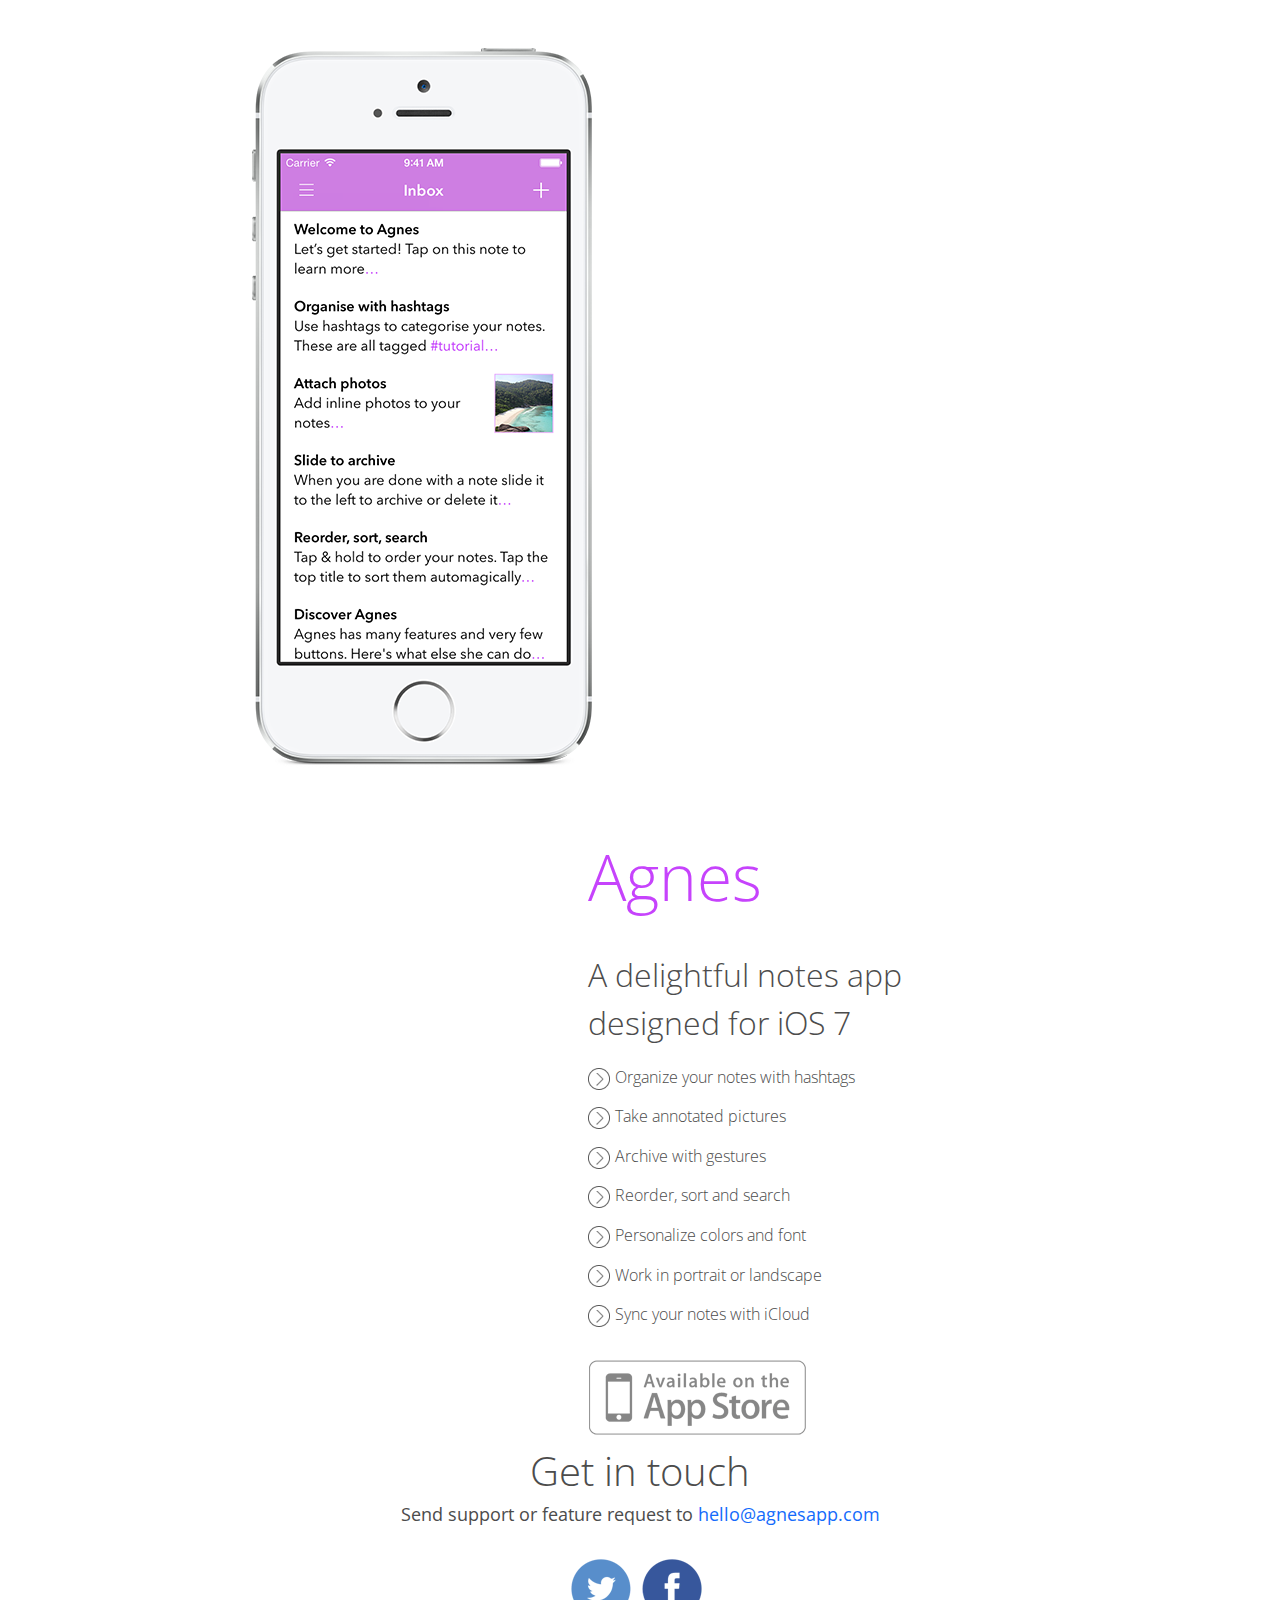
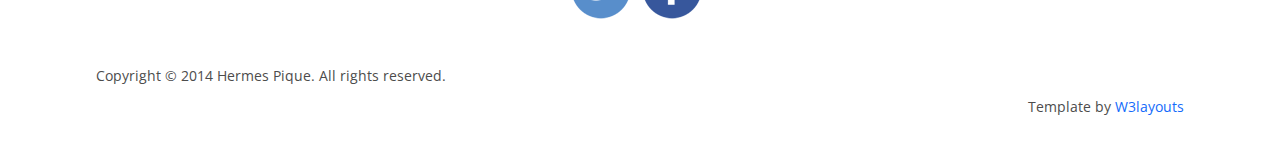
==== index.html @ e97e0c62 "Favicon" ====
<!--
Author: W3layouts
Author URL: http://w3layouts.com
License: Creative Commons Attribution 3.0 Unported
License URL: http://creativecommons.org/licenses/by/3.0/
-->
<!DOCTYPE HTML>
<html>
	<head>
		<title>Agnes</title>
		<link href="css/style.css" rel='stylesheet' type='text/css' />
		<link href="css/agnes.css" rel='stylesheet' type='text/css' />
		<meta name="viewport" content="width=device-width, initial-scale=1">
		<link rel="apple-touch-icon" sizes="57x57" href="apple-touch-icon-57x57.png">
		<link rel="apple-touch-icon" sizes="114x114" href="apple-touch-icon-114x114.png">
		<link rel="apple-touch-icon" sizes="72x72" href="apple-touch-icon-72x72.png">
		<link rel="apple-touch-icon" sizes="144x144" href="apple-touch-icon-144x144.png">
		<link rel="apple-touch-icon" sizes="60x60" href="apple-touch-icon-60x60.png">
		<link rel="apple-touch-icon" sizes="120x120" href="apple-touch-icon-120x120.png">
		<link rel="apple-touch-icon" sizes="76x76" href="apple-touch-icon-76x76.png">
		<link rel="apple-touch-icon" sizes="152x152" href="apple-touch-icon-152x152.png">
		<link rel="icon" type="image/png" href="favicon-196x196.png" sizes="196x196">
		<link rel="icon" type="image/png" href="favicon-160x160.png" sizes="160x160">
		<link rel="icon" type="image/png" href="favicon-96x96.png" sizes="96x96">
		<link rel="icon" type="image/png" href="favicon-16x16.png" sizes="16x16">
		<link rel="icon" type="image/png" href="favicon-32x32.png" sizes="32x32">
		<script type="application/x-javascript"> addEventListener("load", function() { setTimeout(hideURLbar, 0); }, false); function hideURLbar(){ window.scrollTo(0,1); } </script>
		</script>
		<!----webfonts---->
		<link href='http://fonts.googleapis.com/css?family=Open+Sans:400,300,600,700,800' rel='stylesheet' type='text/css'>
		<!----//webfonts---->
		<!--- start-tooltips------>
		<link rel="stylesheet" type="text/css" href="css/simptip-mini.css" media="screen,projection" />
		<!--- //End-tooltips------>
		<!---image-carsuals---->
	    <link href="css/owl.carousel.css" rel="stylesheet">
	    <link href="css/owl.theme.css" rel="stylesheet">
	    <script src="js/jquery.min.js"></script> 
   		<script src="js/owl.carousel.js"></script>
   		<script>
	    $(document).ready(function() {
	      $("#owl-demo").owlCarousel({
	      	navigation: true,
		    navigationText: [
		      "<i class='icon-chevron-left icon-white'></i>",
		      "<i class='icon-chevron-right icon-white'></i>"
		      ],
	        items :3,
	        slideSpeed :100,
	        lazyLoad : true,
	        autoPlay : true,
	      });
	    });
	    </script>
   		<!---//End-carsuals---->
   		<!-- Add fancyBox main JS and CSS files -->
		<script src="js/jquery.magnific-popup.js" type="text/javascript"></script>
		<link href="css/magnific-popup.css" rel="stylesheet" type="text/css">
				<script>
					$(document).ready(function() {
						$('.popup-with-zoom-anim').magnificPopup({
							type: 'inline',
							fixedContentPos: false,
							fixedBgPos: true,
							overflowY: 'auto',
							closeBtnInside: true,
							preloader: false,
							midClick: true,
							removalDelay: 300,
							mainClass: 'my-mfp-zoom-in'
					});
				});
				</script>
	<!-- //End fancyBox main JS and CSS files -->
	</head>
	<body>
		<!--- start-wrap---->
		<div class="wrap">
			<!---start-header---->
			<div class="header">
				<div class="header-left">
					<span> </span>
				</div>
				<div class="header-right">
					<p class="logo">Agnes</p>
					<p>A delightful notes app<br />designed for iOS 7</p>
					<ul class="fea-list">
						<li><a href="#"><span> </span>Organize your notes with hashtags</a></li>
						<li><a href="#"><span> </span>Take annotated pictures</a></li>
						<li><a href="#"><span> </span>Archive with gestures</a></li>
						<li><a href="#"><span> </span>Reorder, sort and search</a></li>
						<li><a href="#"><span> </span>Personalize colors and font</a></li>
						<li><a href="#"><span> </span>Work in portrait or landscape</a></li>
						<li><a href="#"><span> </span>Sync your notes with iCloud</a></li>
					</ul>
					<ul class="big-btns">
						<li><a class="iapps" href=""> </a></li>
						<div class="clear"> </div>
					</ul>
				</div>
				<div class="clear"> </div>
			</div>
			<!---End-header---->
			<!---start-content---->
			<div class="content">
				<!---start-stay-with----->
				<div class="stay-with">
					<div class="stay-with-head">
						<h3>Get in touch</h3>
						<p>Send support or feature request to <a href="mailto:hello@agnesapp.com">hello@agnesapp.com</a></p>
					</div>
					<div class="social-icons">
						<ul>
							<li><a class="twitter simptip-position-bottom simptip-movable" data-tooltip="Twitter" href="#"> </a></li>
							<li><a class="face simptip-position-bottom simptip-movable" data-tooltip="Facebook" href="#"> </a></li>
							<div class="clear"> </div>
						</ul>
					</div>
				</div>
				<!---End-stay-with----->
				<!---start-footer----->
				<div class="footer">
					<div class="footer-left">
						<p>Copyright &#169; 2014 Hermes Pique. All rights reserved.</p>
					</div>
					<div class="footer-right">
						<!----move-top-path---->
							<script type="text/javascript">
							$(document).ready(function() {
								$().UItoTop({ easingType: 'easeOutQuart' });
							});
							</script>
							<script type="text/javascript" src="js/move-top.js"></script>
							<script type="text/javascript" src="js/easing.js"></script>
							<script type="text/javascript">
								jQuery(document).ready(function($) {
									$(".scroll").click(function(event){		
										event.preventDefault();
										$('html,body').animate({scrollTop:$(this.hash).offset().top},1200);
									});
								});
							</script>
					   <!----move-top-path---->
			    <a href="#" id="toTop" style="display: block;"><span id="toTopHover" style="opacity: 1;"></span></a>
						<p>Template by <a href="http://w3layouts.com/">W3layouts</a></p>
					</div>
					<div class="clear"> </div>
				</div>
				<!---//End-footer----->
			</div>
			<!---End-content---->
		</div>
		<!--- //End-wrap---->
	</body>
</html>
---- css/style.css ----
/* reset */
html,body,div,span,applet,object,iframe,h1,h2,h3,h4,h5,h6,p,blockquote,pre,a,abbr,acronym,address,big,cite,code,del,dfn,em,img,ins,kbd,q,s,samp,small,strike,strong,sub,sup,tt,var,b,u,i,dl,dt,dd,ol,nav ul,nav li,fieldset,form,label,legend,table,caption,tbody,tfoot,thead,tr,th,td,article,aside,canvas,details,embed,figure,figcaption,footer,header,hgroup,menu,nav,output,ruby,section,summary,time,mark,audio,video{margin:0;padding:0;border:0;font-size:100%;font:inherit;vertical-align:baseline;}
article, aside, details, figcaption, figure,footer, header, hgroup, menu, nav, section {display: block;}
ol,ul{list-style:none;margin:0px;padding:0px;}
blockquote,q{quotes:none;}
blockquote:before,blockquote:after,q:before,q:after{content:'';content:none;}
table{border-collapse:collapse;border-spacing:0;}
/* start editing from here */
a{text-decoration:none;}
.txt-rt{text-align:right;}/* text align right */
.txt-lt{text-align:left;}/* text align left */
.txt-center{text-align:center;}/* text align center */
.float-rt{float:right;}/* float right */
.float-lt{float:left;}/* float left */
.clear{clear:both;}/* clear float */
.pos-relative{position:relative;}/* Position Relative */
.pos-absolute{position:absolute;}/* Position Absolute */
.vertical-base{	vertical-align:baseline;}/* vertical align baseline */
.vertical-top{	vertical-align:top;}/* vertical align top */
nav.vertical ul li{	display:block;}/* vertical menu */
nav.horizontal ul li{	display: inline-block;}/* horizontal menu */
img{max-width:100%;}
/*end reset*/
body{
	font-family: 'Open Sans', sans-serif;
	background:#FFF;
}
/*---start-wrap----*/
.wrap{
	width:70%;
	margin:0 auto;
}
/*---start-header----*/
.header {
	padding: 3em 0px 0px 0px;
	width: 80%;
	margin: 0 auto;
}
.header-left{
	float: left;
	width: 50%;
	text-align: center;
}
.header-left span{
	background:url(../images/device.png) no-repeat 0px 0px;
	display:inline-block;
	width:340px;
	height:720px;
}
.header-right p{
	font-size: 2em;
	color: #4C4C4C;
	font-weight: 300;
	line-height: 1.5em;
	margin: 0.8em 0 0.6em 0;
}
.header-right {
	float: right;
	width: 50%;
	padding: 3.5em 0px 0px 0px;
}
.fea-list li{
	display: block;
	margin-bottom: 0.99em;
}
.fea-list li a{
	font-size: 1em;
	font-weight: 300;
	color:#4C4C4C;
	transition:0.5s all;
	-webkit-transition:0.5s all;
	-moz-transition:0.5s all;
	-o-transition:0.5s all;
} 
.fea-list li a:hover{
	color:#146BFB;
}
.fea-list li a span{
	width: 22px;
	height:22px;
	background: url(../images/img-sprit.png) no-repeat -367px -9px;
	display: inline-block;
	vertical-align: middle;
	margin-right: 5px;
}
.big-btns li{
	display:inline-block;
}
.big-btns li a{
	width: 219px;
	height: 77px;
	display: inline-block;
	-webkit-transition: all 0.3s ease-in-out;
	-moz-transition: all 0.3s ease-in-out;
	-o-transition: all 0.3s ease-in-out;
	transition: all 0.3s ease-in-out;
	filter: alpha(opacity=50);
	opacity: 0.7;
}
.big-btns li a:hover{
	zoom: 1;
	filter: alpha(opacity=50);
	opacity:1;
	-webkit-transition: opacity .15s ease-in-out;
	-moz-transition: opacity .15s ease-in-out;
	-ms-transition: opacity .15s ease-in-out;
	-o-transition: opacity .15s ease-in-out;
	transition: opacity .15s ease-in-out;
}
.iapps{
	background: url(../images/img-sprit.png) no-repeat 0px -65px;
}
.gapps{
	background: url(../images/img-sprit.png) no-repeat -240px -65px;
}
.big-btns {
	margin-top: 2em;
}
/*----start-content----*/
.content{
	
}
.top-grid{
	width: 45%;
	float: left;
	margin-right: 8%;
	margin-bottom: 5%;
}
.top-grid:nth-child(2),.top-grid:nth-child(4){
	margin-right:0;
}
.top-grid-left {
	width: 13%;
	float: left;
	margin-top: 0.3em;
}
.top-grid-left span{
	width: 65px;
	height: 67px;
	display:inline-block;
}
.icon1 span{
	background: url(../images/img-sprit.png) no-repeat 4px 1px;
}
.icon2 span{
	background: url(../images/img-sprit.png) no-repeat -61px 1px;
}
.icon3 span{
	background: url(../images/img-sprit.png) no-repeat -126px 1px;
}
.icon4 span{
	background: url(../images/img-sprit.png) no-repeat -191px 1px;
}
.top-grid-right{
	width:84%;
	float:right;
}
.top-grid-right h2{
	font-size: 1.8em;
	color: #4C4C4C;
	font-weight: 300;
	line-height: 1.5em;
	margin: 0px 0px 0.4em 0;
	display: block;
	transition:0.5s all;
	-webkit-transition:0.5s all;
	-moz-transition:0.5s all;
	-o-transition:0.5s all;
}
.top-grid-right p{
	font-size: 1em;
	font-weight: 300;
	color: #4C4C4C;
	line-height:1.5em;
}
.content-top-grids {
	margin: 6em 0 2em 0;
}
/*---//start-divice-screens-----*/
.img-cursual {
	width: 78%;
	margin: 0 auto;
}
/*---//End-divice-screens-----*/
/*---start-panels----*/
.panels {
	margin-top: 6em;
}
.panel-left{
	float: left;
	width: 35%;
	margin-right: 2%;
}
.panel-left span{
	background:url(../images/dual-divice.png) no-repeat 0px 0px;
	width:380px;
	height:557px;
	display:block;
}
.panel-right{
	float: right;
	width: 63%;
	margin-top: 8em;
}
.panel-right h3{
	font-size: 2.5em;
	color: #4C4C4C;
	font-weight: 300;
	line-height: 1.5em;
	margin: 0.8em 0 0.3em 0;
}
.panel-right p{
	font-size: 1em;
	font-weight: 300;
	color: #4C4C4C;
	line-height: 1.8em;
	width: 79%;
}
/*---//End-panels----*/
/*---start-testimonials----*/
.testimonial-head{
	text-align:center;
}
.testimonial-head h4{
	font-size: 2.5em;
	color: #4C4C4C;
	font-weight: 300;
	line-height: 1.5em;
}
.testimonial-head p{
	font-size: 1.2em;
	color: #4C4C4C;
	line-height: 1.5em;
	margin: 0 auto;
}
.testimonial-grid{
	float:left;
	width:31.33%;
	margin-right:2%;
	text-align:center;
}
.testimonial-grid p{
	font-size: 1em;
	font-weight: 300;
	color: #303030;
	line-height: 1.5em;
	width: 90%;
	margin: 0.5em auto;
}
.testimonial-grid a{
	font-size: 1em;
	font-weight: 700;
	color: #4C4C4C;
	line-height: 1.8em;
	transition: 0.5s all;
	-webkit-transition: 0.5s all;
	-moz-transition: 0.5s all;
	-o-transition: 0.5s all;
}
.testimonial-grids {
	margin: 3em 0;
}
.testimonial-grid a:hover{
	color:#146BFB;
}
.testimonial-grid:nth-child(3){
	margin-right:0px;
}
/*---//End-testimonials----*/
/*---start-clients-sider-----*/
/*-----*/
.flexiselDemo3 {
	display:none;
}

.nbs-flexisel-container {
    position:relative;
    max-width:100%;
}
.nbs-flexisel-ul {
    position:relative;
    width:9999px;
    margin:0px;
    padding:0px;
    list-style-type:none;   
    text-align:center;  
}

.nbs-flexisel-inner {
    overflow: hidden;
	width: 79%;
	margin: 0 auto;
}
.nbs-flexisel-item {
    float:left;
    margin:0px;
    padding:0px;
    cursor:pointer;
    position:relative;
    line-height:0px;
    cursor:pointer;
}
.nbs-flexisel-item img {
    width: 100%;
    cursor: pointer;
    position: relative;
    margin-top: 10px;
    margin-bottom: 10px;
    max-width:100px;
    max-height:45px;
}
/*** Navigation ***/
.nbs-flexisel-nav-left,
.nbs-flexisel-nav-right {
    width: 22px;
    height: 22px; 
    position: absolute;
    cursor: pointer;
    z-index: 100;
    opacity: 0.5;
}

.nbs-flexisel-nav-left {
    left: 10px;
    background: url(../images/button-previous.png) no-repeat;
}

.nbs-flexisel-nav-right {
    right: 5px;
    background: url(../images/button-next.png) no-repeat;
}
/*---//clients-sider-----*/
/*---start-news-letter-header----*/
.news-letter{
	margin:5em 0;
}
.news-letter-header{
	text-align:center;
}
.news-letter-header h3 {
	font-size: 2.5em;
	color: #4C4C4C;
	font-weight: 300;
	line-height: 1.5em;
}
.news-letter-header p{
	font-size: 1.2em;
	color: #4C4C4C;
	line-height: 1.5em;
	margin: 0 auto;
}
.news-letter form{
	width:55%;
	margin: 2.5em auto;
}
.news-letter input[type="text"]{
	width:60%;
	padding:0.8em;
	border: 1px solid rgba(76, 76, 76, 0.45);
	font-size:1em;
	font-weight:300;
	outline:none;
	font-family: 'Open Sans', sans-serif;
	color:#4C4C4C;
	transition: border-color 0.3s;
	-o-transition: border-color 0.3s;
	-ms-transition: border-color 0.3s;
	-moz-transition: border-color 0.3s;
	-webkit-transition: border-color 0.3s;
}
.news-letter input[type="text"]:hover{
	border: 1px solid #5D75AE;
}
.news-letter input[type="submit"]{
	font-family: 'Open Sans', sans-serif;
	border: none;
	padding: 0.599em 2em;
	outline: none;
	background: #5D75AE;
	cursor: pointer;
	color: #FFF;
	font-size: 1.2em;
	font-weight: 700;
	transition: 0.5s all;
	-webkit-transition: 0.5s all;
	-moz-transition: 0.5s all;
	-o-transition: 0.5s all;
}
.news-letter input[type="submit"]:hover{
	background:#4C4C4C;
}
/*---start-pricing-plans----*/
.pricing-plans{
	margin:3em 0;
}
.pricing-plans-head{
	text-align:center;
}
.pricing-plans-head h3 {
	font-size: 2.5em;
	color: #4C4C4C;
	font-weight: 300;
	line-height: 1.5em;
}
.pricing-plans-head p{
	font-size: 1.2em;
	color: #4C4C4C;
	line-height: 1.5em;
	margin: 0 auto;
}
/*---start-pricing-tabels-----*/
.payment-online-form-left{
}
.payment-online-form-left h4{
	font-size: 1.8em;
	color: #222222;
	padding: 0.5em 0;	
	font-weight: 300;
}
.payment-online-form-left span{
	vertical-align: middle;
	margin-right: 5px;
}
.payment-online-form-left form{
	padding:0 3%;
}
.payment-online-form-left input[type="text"]{
	padding: 1em 1em;
	font-family: 'Open Sans', sans-serif;
	color: #9095AA;
	width: 42%;
	margin: 0.5em 0;
	border: 1px solid;
	outline: none;
	transition: border-color 0.3s;
	-o-transition: border-color 0.3s;
	-ms-transition: border-color 0.3s;
	-moz-transition: border-color 0.3s;
	-webkit-transition: border-color 0.3s;
	float: left;
	font-size: 0.9em;
	border-color: #EEE;
	font-weight: 300;
}
.payment-online-form-left input[type="text"]:hover{
	border-color:#3598DB;
}
.text-box-dark{
}
.text-box-light{
	position: relative;
}
.payment-online-form-left ul li:first-child input[type="text"]{
	margin-right: 5%;
}
.payment-online-form-left  input[type="text"]:active, .payment-online-form-left input[type="text"]:hover {
	border-color:#999 ;
	color:#5C75AE;
}
.shipping{
	width: 32px;
	height: 32px;
	display: inline-block;
	background: url(../images/img-sprit.png) no-repeat -231px -270px;
}
.payment{
	width: 32px;
	height: 32px;
	display: inline-block;
	background: url(../images/img-sprit.png) no-repeat -272px -270px;
}
.payment-date-section{
	background: url(../images/calender.png) no-repeat #fff 50%;
}
.payment-sendbtns{
	float:right;
	margin: 2em 0 3.5em;
}
.payment-sendbtns input[type="reset"]{
	background:#5C75AE;
	padding: 0.7em 1em;
	font-family: 'Open Sans', sans-serif;
	border: none;
	color: #FFF;
	cursor: pointer;
	font-size: 1.2em;
	display: block;
	-webkit-transition: all 0.5s ease-in-out;
	-moz-transition: all 0.5s ease-in-out;
	-o-transition: all 0.5s ease-in-out;
	transition: all 0.5s ease-in-out;
	outline:none;
}
.payment-sendbtns input[type="reset"]:hover{
	color:#FFF;
	background:#4C4C4C;
}
.payment-sendbtns input[type="submit"]{
	background:#4C4C4C;
	padding: 0.7em 1em;
	font-family: 'Open Sans', sans-serif;
	border: none;
	color: #fff;
	cursor: pointer;
	font-size: 1.2em;
	display: block;
	-webkit-transition: all 0.5s ease-in-out;
	-moz-transition: all 0.5s ease-in-out;
	-o-transition: all 0.5s ease-in-out;
	transition: all 0.5s ease-in-out;
	outline:none;
}
.payment-sendbtns input[type="submit"]:hover{
	color:#eee;
	background:#5C75AE;
}
.payment-sendbtns li{
	display:inline-block;
}
.payment-type li{
	display:inline-block;
}
.payment-online-form-right{
	background: #2B2937;
	-webkit-border-radius: 5px;
	-moz-border-radius: 5px;
	-o-border-radius: 5px;
	border-radius: 5px;
	border-bottom: 4px solid #1A1822;
}
/*---start-checkbox----*/
input[type=checkbox].css-checkbox1,input[type=checkbox].css-checkbox2{
	display: none;
}
input[type=checkbox].css-checkbox1 + label.css-label1 {
	height: 20px;
	width:21px;
	display: inline-block;
	line-height: 18px;
	background-repeat: no-repeat;
	background-position: 0 0;
	vertical-align: super;
	cursor: pointer;
	background: url(../images/img-sprit.png) no-repeat -314px -277px;
}
input[type=checkbox].css-checkbox1:checked + label.css-label1 {
	background: url(../images/img-sprit.png) no-repeat -335px -277px;
}
input[type=checkbox].css-checkbox2 + label.css-label2 {
	height: 20px;
	width: 23px;
	display: inline-block;
	line-height: 18px;
	background-repeat: no-repeat;
	background-position: -20px 0px;
	vertical-align: super;
	cursor: pointer;
	background: url(../images/img-sprit.png) no-repeat -335px -277px;
}
input[type=checkbox].css-checkbox2:checked + label.css-label2 {
	background: url(../images/img-sprit.png) no-repeat -314px -277px;
}
.visa{
	display: inline-block;
	width: 32px;
	height: 32px;
	background: url(../images/img-sprit.png) no-repeat -149px -270px;
}
.paypal{
	display: inline-block;
	width: 32px;
	height: 32px;
	background: url(../images/img-sprit.png) no-repeat -190px -270px;
}
.payment-online-form-right{
	float: right;
	width: 30%;
	background: #2B2937;
	-webkit-border-radius: 5px;
	-moz-border-radius: 5px;
	-o-border-radius: 5px;
	border-radius: 5px;
	border-bottom: 4px solid #1A1822;
	padding-bottom: 2em;
}
.payment-online-form-right a{
	-webkit-transition: all 0.5s ease-in-out;
	-moz-transition: all 0.5s ease-in-out;
	-o-transition: all 0.5s ease-in-out;
	transition: all 0.5s ease-in-out;
}
.payment-online-form-right a:hover{
	color:#1ABC9C;
}
.payment-online-form-right ul li{
	display:block;
	padding: 0.5em;
}
.payment-online-form-right ul li a{
	color:#9095AA;
}
.payment-online-form-right h4{
	color: #FFF;
	font-size: 1em;
	text-transform: uppercase;
	border-bottom: 1px solid rgba(144, 149, 170, 0.22);
	padding: 0.8em;
}
.payment-online-form-right ul {
	padding: 0px 1em;
}
.payment-online-form-right h5{
	color: #FFF;
	padding: 0.5em 0.8em 0.4em;
	font-size: 1em;
}
.payment-type {
	border-top: 1px solid rgba(144, 149, 170, 0.22);
	margin-top: 1.5em;
}
input[type=checkbox].css-checkbox3,input[type=checkbox].css-checkbox4,input[type=checkbox].css-checkbox5,input[type=checkbox].css-checkbox6{
	display: none;
}
input[type=checkbox].css-checkbox3 + label.css-label3 {
	height: 22px;
	width: 21px;
	display: inline-block;
	line-height: 18px;
	background-repeat: no-repeat;
	background-position: 0 -38px;
	vertical-align: middle;
	cursor: pointer;
	background-image: url(../images/filter-bg.png);
}
input[type=checkbox].css-checkbox3:checked + label.css-label3 {
	background-position: 0px 0px;
}
input[type=checkbox].css-checkbox4 + label.css-label4 {
	height: 22px;
	width: 21px;
	display: inline-block;
	line-height: 18px;
	background-repeat: no-repeat;
	background-position: 0 0px;
	vertical-align: middle;
	cursor: pointer;
	background-image: url(../images/filter-bg.png);
}
input[type=checkbox].css-checkbox4:checked + label.css-label4 {
	background-position: 0px -38px;
}
input[type=checkbox].css-checkbox5 + label.css-label5 {
	height: 22px;
	width: 21px;
	display: inline-block;
	line-height: 18px;
	background-repeat: no-repeat;
	background-position: 0 -38px;
	vertical-align: middle;
	cursor: pointer;
	background-image: url(../images/filter-bg.png);
}
input[type=checkbox].css-checkbox5:checked + label.css-label5 {
	background-position: 0px 0px;
}
input[type=checkbox].css-checkbox6 + label.css-label6 {
	height: 22px;
	width: 21px;
	display: inline-block;
	line-height: 18px;
	background-repeat: no-repeat;
	background-position: 0 0px;
	vertical-align: middle;
	cursor: pointer;
	background-image: url(../images/filter-bg.png);
}
input[type=checkbox].css-checkbox6:checked + label.css-label6 {
	background-position: 0px -38px;
}
/*-----*/
/*----*/
.pricing-grids {
	width: 80%;
	margin: 4em auto;
}
.pricing-text-grid{
	float: left;
	width: 38%;
	margin-right: 3%;
}
.pricing-text-grid {
	text-align:right;
}
.pricing-text-grid ul li{
	display: block;
	margin-bottom: 1.18em;
}
.pricing-text-grid ul li a{
	font-size: 1em;
	color: #4C4C4C;
	line-height: 1.5em;
	transition: 0.5s all;
	-webkit-transition: 0.5s all;
	-moz-transition: 0.5s all;
	-o-transition: 0.5s all;
}
.pricing-text-grid ul li a:hover{
	color:#146BFB;
}
.pricing-text-grid ul{
	margin-top: 3.7em;
}
.pricing-check-grid{
	float: left;
	width: 23%;
	margin-right: 3%;
	text-align: center;
	background: #F3F3F3;
}
.pricing-check-grid ul li a{
	padding: 0.5em;
	display: block;
	border-bottom: 1px solid rgba(197, 197, 197, 0.2);
	transition: 0.5s all;
	-webkit-transition: 0.5s all;
	-moz-transition: 0.5s all;
	-o-transition: 0.5s all;
}
.pricing-check-grid ul li a:hover{
	background:#F9F9F9;
}
.pricing-check-grid:nth-child(3){
	margin-right:0;
}
.pricing-check-grid-free h3{
	background: #858585;
	font-size: 1.2em;
	font-weight: 600;
	color: #FFF;
	padding: 0.7em 1em;
	text-align: center;
}
.pricing-check-grid-pre h3{
	background: #5C75AE;
	font-size: 1.2em;
	font-weight: 600;
	color: #FFF;
	padding: 0.7em 1em;
	text-align: center;
}
.rightone span{
	height:20px;
	width:20px;
	background: url(../images/img-sprit.png) no-repeat -316px -9px;
	display:inline-block;
}
.erroeone span{
	height: 20px;
	width: 20px;
	background: url(../images/img-sprit.png) no-repeat -336px -9px;
	display: inline-block;
}
.btn2{
	background: #5C75AE;
	font-size: 1.2em;
	font-weight: 600;
	color: #FFF;
	padding: 0.6em 1em;
	text-align: center;
	display: block;
	transition: 0.5s all;
	-webkit-transition: 0.5s all;
	-moz-transition: 0.5s all;
	-o-transition: 0.5s all;
}
.btn2:hover{
	background:#4C4C4C;
}
.freeprice,.Price{
	font-size:1.5em;
	font-weight:700;
	color:#4C4C4C;
}
.preprice{
	font-size:1.5em;
	font-weight:700;
	color:#FF2F4C;
}
/*----start-faq-----*/
.faq-grids {
	margin: 4em 0;
}
.faq-header{
	text-align:center;
}
.faq-header h3{
	font-size: 2.5em;
	color: #4C4C4C;
	font-weight: 300;
	line-height: 1.5em;
}
.faq-header p{
	font-size: 1.2em;
	color: #4C4C4C;
	line-height: 1.5em;
	margin: 0 auto;
}
.faq-grid-left{
	float:left;
	width: 50%;
}
.faq-grid-left-grid h4 a{
	color: #4C4C4C;
	font-size: 1em;
	font-weight: 700;
	transition: 0.5s all;
	-webkit-transition: 0.5s all;
	-moz-transition: 0.5s all;
	-o-transition: 0.5s all;
}
.faq-grid-left-grid h4 a:hover{
	color: #146BFB;
}
.faq-grid-left-grid p{
	font-size: 0.875em;
	color: #4C4C4C;
	line-height: 1.8em;
	margin: 0.5em auto 0.5em 0;
	width: 90%;
}
.faq-grid-left-grid {
	margin-bottom: 2em;
}
.faq-grid-right{
	margin-right:0;
}
/*---start-stay-with-us-----*/
.stay-with-head{
	text-align:center;
}
.stay-with-head h3{
	font-size: 2.5em;
	color: #4C4C4C;
	font-weight: 300;
	line-height: 1.5em;
}
.stay-with-head p{
	font-size: 1.1em;
	color: #4C4C4C;
	line-height: 1.5em;
	margin: 0 auto;
}
/*----*/
.social-icons ul li{
	display:inline-block;
	margin-right: 7px;
}
.social-icons ul li a{
	width:60px;
	height:60px;
	display:inline-block;
}
.twitter{
	background: url(../images/img-sprit.png) no-repeat -2px -194px;
}
.face{
	background: url(../images/img-sprit.png) no-repeat -82px -194px;
}
.linked-in{
	background: url(../images/img-sprit.png) no-repeat -162px -194px;
}
.social-icons{
	text-align:center;
	margin: 2em 0;
}
.stay-with-head p a{
	color:#146BFB;
	transition: 0.5s all;
	-webkit-transition: 0.5s all;
	-moz-transition: 0.5s all;
	-o-transition: 0.5s all;
}
.stay-with-head p a:hover{
	color:#4C4C4C;
}
/*---End-stay-with-us-----*/
/*---start-footer-left-----*/
.footer-left{
	float:left;
}
.footer {
	margin: 1.5em 0;
}
.footer-left p{
	font-size: 0.875em;
	color: #4C4C4C;
	line-height: 1.8em;
	margin: 0.5em auto 0.5em 0;
}
.footer-left ul li{
	border-right: 1px solid rgba(119, 119, 119, 0.32);
	padding: 0 0.5em;
	display:inline-block;
}
.footer-left ul li:nth-child(1){
	padding-left:0;
}
.footer-left ul li a{
	color:#146BFB;
	font-size:0.8em;
	transition: 0.5s all;
	-webkit-transition: 0.5s all;
	-moz-transition: 0.5s all;
	-o-transition: 0.5s all;
}
.footer-left ul li a:hover{
	color:#4C4C4C;
}
.footer-right{
	float:right;
}
/*----footer-right-----*/
.footer-right p{
	font-size: 0.875em;
	color: #4C4C4C;
	line-height: 1.8em;
	margin: 2.7em auto 0.5em 0;
}
.footer-right p a{
	color:#146BFB;
	transition: 0.5s all;
	-webkit-transition: 0.5s all;
	-moz-transition: 0.5s all;
	-o-transition: 0.5s all;
}
.footer-right p a:hover{
	color:#4C4C4C;
}
/*** move top **/
#toTop {
	display: none;
	text-decoration: none;
	position: fixed;
	bottom: 0px;
	right: 2%;
	overflow: hidden;
	width: 50px;
	height: 49px;
	border: none;
	text-indent: 100%;
	background: url(../images/img-sprit.png) no-repeat -259px 0px;
	bottom: 10px;
}
#toTopHover {
	width: 40px;
	height: 40px;
	display: block;
	overflow: hidden;
	float: right;
	opacity: 0;
	-moz-opacity: 0;
	filter: alpha(opacity=0);
}
#toTop:active, #toTop:focus {
	outline: none;
}
/*---//End-wrap-----*/
/*---start-responsive design----*/
@media only screen and (max-width: 1440px) and (min-width:1366px) {
	.wrap{
		width:75%;
	}
}
@media only screen and (max-width: 1366px) and (min-width:1280px) {
	.wrap{
		width:80%;
	}
	.header-right {
		width: 57%;
	}
	.top-grid {
		margin-right: 6%;
		margin-bottom: 4%;
	}
	.panel-right p {
		width: 97%;
	}
	.faq-grid-left-grid p {
		width: 100%;
	}
}
@media only screen and (max-width: 1280px) and (min-width:1024px) {
	.wrap{
		width:85%;
	}
	.header-right {
		width: 56%;
	}
	.top-grid {
		margin-right: 6%;
		margin-bottom: 4%;
	}
	.panel-right p {
		width: 97%;
	}
	.faq-grid-left-grid p {
		width: 100%;
	}
}
@media only screen and (max-width: 1024px) and (min-width:768px) {
	.wrap{
		width:90%;
	}
	.header-right {
		width: 51%;
		padding: 2.5em 0px 0px 0px;
	}
	.header-right p {
		font-size: 1.5em;
	}
	.top-grid-right {
		width: 80%;
	}
	.top-grid {
		margin-right: 6%;
		margin-bottom: 4%;
	}
	.panel-right p {
		width: 97%;
	}
	.faq-grid-left-grid p {
		width: 100%;
	}
	.panel-right {
		width: 55%;
	}
	.news-letter form {
		width: 57%;
	}
}
@media only screen and (max-width: 768px) and (min-width:640px) {
	.wrap{
		width:90%;
	}
	.header-right {
		width: 51%;
		padding: 2.5em 0px 0px 0px;
	}
	.header-right p {
		font-size: 1.5em;
	}
	.top-grid-left {
		width: 10%;
	}
	.top-grid-right {
		width: 88%;
	}
	.top-grid-right h2 a {
		font-size: 1.5em;
		margin: 0px 0px 0.2em 0;
	}
	.top-grid {
		margin-right:0%;
		margin-bottom:1.5%;
		width: 100%;
		float: none;
	}
	.panel-right p {
		width: 97%;
	}
	.faq-grid-left-grid p {
		width: 90%;
	}
	.panel-right {
		width: 100%;
		float: none;
		margin:0 0 1.5em 0; 
		text-align:center;
	}
	.news-letter form {
		width: 85%;
	}
	/*----*/
	.header-left {
		float: none;
		width: 100%;
		text-align: center;
	}
	.header-left span {
		background: url(../images/768divice.png) no-repeat 0px 0px;
		width: 200px;
		height:436px;
	}
	.header-right {
		float:none;
		width:100%;
		margin:1em 0;
		text-align:center;
		padding: 0em 0px 0px 0px;
	}
	.fea-list{
		display:none;
	}
	.logo{
		display:none;
	}
	.fea-list{
		text-align:left;
	}
	#toTop {
		right: 1%;
		bottom:30px;
	}
	.content-top-grids {
		margin: 2em 0 2em 0;
	}
	.panel-right h3 {
		margin:0;
	}
	.testimonial-grid {
		float: none;
		width: 100%;
		margin-right: 0%;
		text-align: center;
		margin-bottom:1em;
	}
	.testimonial-grids {
		margin: 1em 0;
	}
	.news-letter input[type="text"] {
		width: 64%;
	}
	.pricing-check-grid {
		width: 28%;
	}
	.pricing-grids {
		width: 100%;
	}
	.pricing-text-grid ul li {
		margin-bottom: 0.77em;
	}
	.panel-left {
		float: none;
		width: 100%;
		margin-right: 0%;
	}
	.panel-left span {
		background: url(../images/sdual-divice.png) no-repeat 0px 0px;
		width: 250px;
		height: 366px;
		display: block;
		margin:0 auto;
	}
}
@media only screen and (max-width: 640px) and (min-width:480px) {
	.wrap{
		width:90%;
	}
	.header-right {
		width: 51%;
		padding: 2.5em 0px 0px 0px;
	}
	.header-right p {
		font-size: 1.5em;
	}
	.top-grid-left {
		width: 10%;
	}
	.top-grid-right {
		width: 88%;
	}
	.top-grid-right h2 a {
		font-size: 1.5em;
		margin: 0px 0px 0.2em 0;
	}
	.top-grid {
		margin-right:0%;
		margin-bottom:1.5%;
		width: 100%;
		float: none;
	}
	.panel-right p {
		width: 97%;
	}
	.faq-grid-left-grid p {
		width: 90%;
	}
	.panel-right {
		width: 100%;
		float: none;
		margin:0 0 1.5em 0; 
		text-align:center;
	}
	.news-letter form {
		width: 85%;
	}
	/*----*/
	.header-left {
		float: none;
		width: 100%;
		text-align: center;
	}
	.header-left span {
		background: url(../images/768divice.png) no-repeat 0px 0px;
		width: 200px;
		height:436px;
	}
	.header-right {
		float:none;
		width:100%;
		margin:1em 0;
		text-align:center;
		padding: 0em 0px 0px 0px;
	}
	.fea-list{
		display:none;
	}
	.logo{
		display:none;
	}
	.fea-list{
		text-align:left;
	}
	#toTop {
		right: 1%;
		bottom:30px;
	}
	.content-top-grids {
		margin: 2em 0 2em 0;
	}
	.panel-right h3 {
		margin:0;
	}
	.testimonial-grid {
		float: none;
		width: 100%;
		margin-right: 0%;
		text-align: center;
		margin-bottom:1em;
	}
	.testimonial-grids {
		margin: 1em 0;
	}
	.news-letter input[type="text"] {
		width: 55%;
	}
	.pricing-check-grid {
		width: 28%;
	}
	.pricing-grids {
		width: 100%;
	}
	.pricing-text-grid ul li {
		margin-bottom: 0.77em;
	}
	.pricing-text-grid ul li a {
		font-size: 0.875em;
	}
	.faq-grid-left-grid {
		margin-bottom: 1.5em;
		margin-right:2em;
	}
	.faq-grid-left-grid:nth-child(2),.faq-grid-left-grid:nth-child(4),.faq-grid-left-grid:nth-child(6),.faq-grid-left-grid:nth-child(8){
		margin-right:0;
	} 
}
@media only screen and (max-width:480px) and (min-width:320px) {
	.wrap{
		width:90%;
	}
	.wrap input[type="text"],.wrap input[type="submit"],.wrap input[type="button"]{
		-webkit-appearance:none;
	}
	.header-right {
		width: 51%;
		padding: 2.5em 0px 0px 0px;
	}
	.header-right p {
		font-size: 1.5em;
		margin: 0.1em 0 0.2em 0;
	}
	.top-grid-left {
		width: 100%;
		float:none;
		text-align:center;
	}
	.top-grid-right {
		width:100%;
	}
	.top-grid-right h2 a {
		font-size: 1.5em;
		margin: 0px 0px 0.2em 0;
	}
	.top-grid {
		margin-right:0%;
		margin-bottom:1.5%;
		width: 100%;
		float: none;
		text-align:center;
	}
	.panel-right p {
		width: 97%;
	}
	.faq-grid-left-grid p {
		width: 100;
	}
	.panel-right {
		width: 100%;
		float: none;
		margin:0 0 1.5em 0; 
		text-align:center;
	}
	.news-letter form {
		width: 85%;
	}
	/*----*/
	.header-left {
		float: none;
		width: 100%;
		text-align: center;
	}
	.header-left span {
		background: url(../images/sdivice.png) no-repeat 0px 0px;
		width: 120px;
		height:261px;
	}
	.header-right {
		float:none;
		width:100%;
		margin:1em 0;
		text-align:center;
		padding: 0em 0px 0px 0px;
	}
	.fea-list{
		display:none;
	}
	.logo{
		display:none;
	}
	.fea-list{
		text-align:left;
	}
	#toTop {
		right: 1%;
		bottom:30px;
	}
	.content-top-grids {
		margin: 2em 0 2em 0;
	}
	.panel-right h3 {
		margin:0;
	}
	.testimonial-grid {
		float: none;
		width: 100%;
		margin-right: 0%;
		text-align: center;
		margin-bottom:1em;
	}
	.testimonial-grids {
		margin: 1em 0;
	}
	.news-letter input[type="text"] {
		width: 53%;
	}
	.pricing-check-grid {
		width: 28%;
	}
	.pricing-grids {
		width: 100%;
	}
	.pricing-text-grid ul li {
		margin-bottom: 1.4em;
		height: 21px;
		overflow: hidden;
	}
	.pricing-text-grid ul li a {
		font-size: 0.875em;
	}
	.faq-grid-left-grid {
		margin-bottom: 1.5em;
		margin-right:0em;
	}
	.faq-grid-left-grid:nth-child(2),.faq-grid-left-grid:nth-child(4),.faq-grid-left-grid:nth-child(6),.faq-grid-left-grid:nth-child(8){
		margin-right:0;
	} 
	.big-btns li a {
		width: 120px;
		height:41px;
	}
	.iapps {
		background: url(../images/img-sprit.png) no-repeat -1px -147px;
	}
	.gapps {
		background: url(../images/img-sprit.png) no-repeat -132px -147px;
	}
	.header {
		padding: 2em 0px 0px 0px;
	}
	.big-btns {
		margin-top: 1em;
	}
	.news-letter input[type="submit"] {
		padding: 0.599em 1em;
	}
	.panel-right h3,.testimonial-head h4,.news-letter-header h3{
		font-size: 2em;
	}
	.pricing-check-grid-free h3,.pricing-check-grid-pre h3,.btn2{
		font-size: 0.9em;
	}
	.pricing-text-grid ul {
		margin-top: 2.7em;
	}
	.news-letter {
		margin: 2em 0;
	}
	.faq-grid-left {
		width: 100%;
		margin-right:0;
	}
	.footer-left {
		float: none;
		text-align:center;
	}
	.footer-right {
		float: none;
		text-align:center;
	}
}
@media only screen and (max-width:320px) and (min-width:240px) {
	.wrap{
		width:90%;
	}
	.wrap input[type="text"],.wrap input[type="submit"],.wrap input[type="button"]{
		-webkit-appearance:none;
	}
	.header-right {
		width: 51%;
		padding: 2.5em 0px 0px 0px;
	}
	.header-right p {
		font-size: 1em;
		margin: 0.1em 0 0.2em 0;
	}
	.top-grid-left {
		width: 100%;
		float:none;
		text-align:center;
	}
	.top-grid-right {
		width:100%;
	}
	.top-grid-right h2 a {
		font-size: 1.5em;
		margin: 0px 0px 0.2em 0;
	}
	.top-grid {
		margin-right:0%;
		margin-bottom:1.5%;
		width: 100%;
		float: none;
		text-align:center;
	}
	.panel-right p {
		width: 97%;
	}
	.faq-grid-left-grid p {
		width: 100%;
	}
	.panel-right {
		width: 100%;
		float: none;
		margin:0 0 1.5em 0; 
		text-align:center;
	}
	.news-letter form {
		width:100%;
	}
	/*----*/
	.header-left {
		float: none;
		width: 100%;
		text-align: center;
	}
	.header-left span {
		background: url(../images/sdivice.png) no-repeat 0px 0px;
		width: 120px;
		height:261px;
	}
	.header-right {
		float:none;
		width:100%;
		margin:1em 0;
		text-align:center;
		padding: 0em 0px 0px 0px;
	}
	.fea-list{
		display:none;
	}
	.logo{
		display:none;
	}
	.fea-list{
		text-align:left;
	}
	#toTop {
		right: 1%;
		bottom: 10px;
	}
	.content-top-grids {
		margin: 2em 0 2em 0;
	}
	.panel-right h3 {
		margin:0;
	}
	.testimonial-grid {
		float: none;
		width: 100%;
		margin-right: 0%;
		text-align: center;
		margin-bottom:1em;
	}
	.testimonial-grids {
		margin: 1em 0;
	}
	.news-letter input[type="text"] {
		width: 46%;
	}
	.pricing-check-grid {
		width: 59%;
	}
	.pricing-grids {
		width: 100%;
		margin: 1em auto;
	}
	.pricing-text-grid ul li {
		margin-bottom: 1.4em;
		height: 21px;
		overflow: hidden;
	}
	.pricing-text-grid ul li a {
		font-size: 0.875em;
	}
	.faq-grid-left-grid {
		margin-bottom: 1.5em;
		margin-right:0em;
	}
	.faq-grid-left-grid:nth-child(2),.faq-grid-left-grid:nth-child(4),.faq-grid-left-grid:nth-child(6),.faq-grid-left-grid:nth-child(8){
		margin-right:0;
	} 
	.big-btns li a {
		width: 120px;
		height:41px;
	}
	.iapps {
		background: url(../images/img-sprit.png) no-repeat -1px -147px;
	}
	.gapps {
		background: url(../images/img-sprit.png) no-repeat -132px -147px;
	}
	.header {
		padding: 1.22em 0px 0px 0px;
	}
	.big-btns {
		margin-top: 1em;
	}
	.news-letter input[type="submit"] {
		padding: 0.599em 0.5em;
	}
	.panel-right h3,.testimonial-head h4,.news-letter-header h3{
		font-size: 1.5em;
	}
	.pricing-check-grid-free h3,.pricing-check-grid-pre h3,.btn2{
		font-size: 0.9em;
	}
	.pricing-text-grid ul {
		margin-top: 2.7em;
	}
	.news-letter {
		margin: 2em 0;
	}
	.faq-grid-left {
		width: 100%;
		margin-right:0;
	}
	.footer-left {
		float: none;
		text-align:center;
	}
	.footer-right {
		float: none;
		text-align:center;
	}
	.header {
		width:100%;
	}
	.panels {
		margin-top: 1em;
	}
	.pricing-plans-head h3 {
		font-size: 1.5em;
	}
	.pricing-plans-head p,.faq-header p{
		font-size: 0.875em;
	}
	.pricing-check-grid:nth-child(2){
		display:none;
	}
	.faq-header h3 {
		font-size: 1.5em;
	}
	.faq-grids {
		margin: 1em 0;
	}
	.faq-grid-left-grid h4 a {
		font-size: 0.875em;
	}
	.faq-grid-left-grid p {
		font-size: 0.8em;
	}
	.stay-with-head h3 {
		font-size: 1.5em;
	}
	.stay-with-head p {
		font-size:0.875em;
	}
	.social-icons {
		margin: 1em 0 0 0;
	}
	.footer {
		margin: 0em 0 1em 0;
	}
	.news-letter-header p ,.top-grid-right p,.panel-right p,.testimonial-head p,.testimonial-grid p{
		font-size:0.875em;
		width:100%;
	}
	.pricing-plans {
		margin: 1em 0;
	}
}
---- css/agnes.css ----
.header-right p.logo 
{
	font-size: 4em;
	color: #C643FC;
	margin: 0;
}
---- css/simptip-mini.css ----
/* SimpTip 
// a simple CSS tooltip that has been made by Sass 
// source: https://github.com/arashmanteghi/simptip/
// ducoment: http://arashm.net/lab/simptip/
// by @ArashManteghi - http://arashm.net */
[data-tooltip]{position:relative;display:inline-block}[data-tooltip]:before,[data-tooltip]:after{position:absolute;visibility:hidden;opacity:0;z-index:999999}[data-tooltip]:before{content:'';position:absolute;border-width:6px;border-style:solid;border-color:transparent}[data-tooltip]:after{height:22px;padding:11px 11px 0;font-size:13px;line-height:11px;content:attr(data-tooltip);white-space:nowrap}[data-tooltip].simptip-position-top:before{border-top-color:''smartphone/css}[data-tooltip].simptip-position-top:after{background-color:''smartphone/css;color:#ecf0f1}[data-tooltip].simptip-position-bottom:before{border-bottom-color:#383838}[data-tooltip].simptip-position-bottom:after{background-color:rgba(50, 50, 50, 0.84);color:#ecf0f1;border-radius: 0.5em;-webkit-border-radius: 0.5em;-moz-border-radius: 0.5em;-o-border-radius: 0.5em;}[data-tooltip].simptip-position-left:before{border-left-color:#323232}[data-tooltip].simptip-position-left:after{background-color:#323232;color:#ecf0f1}[data-tooltip].simptip-position-right:before{border-right-color:#323232}[data-tooltip].simptip-position-right:after{background-color:#323232;color:#ecf0f1}[data-tooltip].simptip-position-top.half-arrow:before{border-right:7px solid #323232}[data-tooltip].simptip-position-bottom.half-arrow:before{border-right:7px solid #323232}[data-tooltip]:hover,[data-tooltip]:focus{background-color:transparent}[data-tooltip]:hover:before,[data-tooltip]:hover:after,[data-tooltip]:focus:before,[data-tooltip]:focus:after{visibility:visible;opacity:1}.simptip-position-right.simptip-movable:before,.simptip-position-right.simptip-movable:after,.simptip-position-left.simptip-movable:before,.simptip-position-left.simptip-movable:after,.simptip-position-top.simptip-movable:before,.simptip-position-top.simptip-movable:after,.simptip-position-bottom.simptip-movable:before,.simptip-position-bottom.simptip-movable:after{-webkit-transition:all .1s linear;-moz-transition:all .1s linear;-o-transition:all .1s linear;-ms-transition:all .1s linear;transition:all .1s linear}.simptip-position-right:before,.simptip-position-right:after,.simptip-position-left:before,.simptip-position-left:after{bottom:33%}.simptip-position-right:before,.simptip-position-left:before{margin-bottom:-5px}.simptip-position-right:after,.simptip-position-left:after{margin-bottom:-14.66667px}.simptip-position-right.half-arrow:before,.simptip-position-left.half-arrow:before{bottom:16px;border-style:none;border-top:7px solid transparent}.simptip-position-right.simptip-multiline:before,.simptip-position-right.simptip-multiline:after,.simptip-position-left.simptip-multiline:before,.simptip-position-left.simptip-multiline:after{bottom:-50%}.simptip-position-right.simptip-multiline:before,.simptip-position-left.simptip-multiline:before{margin-bottom:15px}.simptip-position-right:before,.simptip-position-right:after{left:100%}.simptip-position-right:before{margin-left:-2px}.simptip-position-right:after{margin-left:10px}.simptip-position-right.simptip-movable:before{margin-left:-10px}.simptip-position-right.simptip-movable:after{margin-left:2px}.simptip-position-right.simptip-movable:hover:before,.simptip-position-right.simptip-movable:hover:after{-webkit-transform:translateX(10px);-moz-transform:translateX(10px);-ms-transform:translateX(10px);-o-transform:translateX(10px);transform:translateX(10px)}.simptip-position-right.simptip-movable.half-arrow:before{margin-left:-5px}.simptip-position-right.half-arrow:before{margin-left:3px;border-right:7px solid #323232}.simptip-position-left:before,.simptip-position-left:after{right:100%}.simptip-position-left:before{margin-right:-2px}.simptip-position-left:after{margin-right:10px}.simptip-position-left.simptip-movable:before{margin-right:-10px}.simptip-position-left.simptip-movable:after{margin-right:2px}.simptip-position-left.simptip-movable:hover:before,.simptip-position-left.simptip-movable:hover:after{-webkit-transform:translateX(-10px);-moz-transform:translateX(-10px);-ms-transform:translateX(-10px);-o-transform:translateX(-10px);transform:translateX(-10px)}.simptip-position-left.simptip-movable.half-arrow:before{margin-right:-5px}.simptip-position-left.half-arrow:before{margin-right:3px;border-left:7px solid #323232}.simptip-position-bottom:before,.simptip-position-bottom:after,.simptip-position-top:before,.simptip-position-top:after{left:31%}.simptip-position-bottom:after,.simptip-position-top:after{margin-left:-33px}.simptip-position-bottom.half-arrow:before,.simptip-position-top.half-arrow:before{border-style:none;border-right:7px solid #323232}.simptip-position-bottom:before,.simptip-position-bottom:after{top:100%}.simptip-position-bottom:before{margin-top:-5px}.simptip-position-bottom:after{margin-top:7px}.simptip-position-bottom.simptip-movable:before{margin-top:-15px}.simptip-position-bottom.simptip-movable:after{margin-top:-3px}.simptip-position-bottom.simptip-movable:hover:before,.simptip-position-bottom.simptip-movable:hover:after{-webkit-transform:translateY(10px);-moz-transform:translateY(10px);-ms-transform:translateY(10px);-o-transform:translateY(10px);transform:translateY(10px)}.simptip-position-bottom.simptip-movable.half-arrow:before{margin-top:-10px}.simptip-position-bottom.half-arrow:before{margin-top:0;border-top:7px solid transparent}.simptip-position-top:before,.simptip-position-top:after{bottom:100%}.simptip-position-top:before{margin-bottom:-5px}.simptip-position-top:after{margin-bottom:7px}.simptip-position-top.simptip-movable:before{margin-bottom:-15px}.simptip-position-top.simptip-movable:after{margin-bottom:-3px}.simptip-position-top.simptip-movable:hover:before,.simptip-position-top.simptip-movable:hover:after{-webkit-transform:translateY(-10px);-moz-transform:translateY(-10px);-ms-transform:translateY(-10px);-o-transform:translateY(-10px);transform:translateY(-10px)}.simptip-position-top.simptip-movable.half-arrow:before{margin-bottom:-10px}.simptip-position-top.half-arrow:before{margin-bottom:0;border-bottom:7px solid transparent}.simptip-smooth:after{-moz-border-radius:4px;-webkit-border-radius:4px;-ms-border-radius:4px;-o-border-radius:4px;border-radius:4px}.simptip-fade:before,.simptip-fade:after{-webkit-transition:opacity .2s linear,visibility .2s linear;-moz-transition:opacity .2s linear,visibility .2s linear;-ms-transition:opacity .2s linear,visibility .2s linear;-o-transition:opacity .2s linear,visibility .2s linear;transition:opacity .2s linear,visibility .2s linear}.simptip-multiline:after{height:auto;width:150px;padding:11px;line-height:19px;white-space:normal;text-align:left}.simptip-success.simptip-position-top:before{border-top-color:#62c462}.simptip-success.simptip-position-top:after{background-color:#62c462;color:#ecf0f1}.simptip-success.simptip-position-bottom:before{border-bottom-color:#62c462}.simptip-success.simptip-position-bottom:after{background-color:#62c462;color:#ecf0f1}.simptip-success.simptip-position-left:before{border-left-color:#62c462}.simptip-success.simptip-position-left:after{background-color:#62c462;color:#ecf0f1}.simptip-success.simptip-position-right:before{border-right-color:#62c462}.simptip-success.simptip-position-right:after{background-color:#62c462;color:#ecf0f1}.simptip-success.simptip-position-top.half-arrow:before{border-right:7px solid #62c462}.simptip-success.simptip-position-bottom.half-arrow:before{border-right:7px solid #62c462}.simptip-info.simptip-position-top:before{border-top-color:#5bc0de}.simptip-info.simptip-position-top:after{background-color:#5bc0de;color:#ecf0f1}.simptip-info.simptip-position-bottom:before{border-bottom-color:#5bc0de}.simptip-info.simptip-position-bottom:after{background-color:#5bc0de;color:#ecf0f1}.simptip-info.simptip-position-left:before{border-left-color:#5bc0de}.simptip-info.simptip-position-left:after{background-color:#5bc0de;color:#ecf0f1}.simptip-info.simptip-position-right:before{border-right-color:#5bc0de}.simptip-info.simptip-position-right:after{background-color:#5bc0de;color:#ecf0f1}.simptip-info.simptip-position-top.half-arrow:before{border-right:7px solid #5bc0de}.simptip-info.simptip-position-bottom.half-arrow:before{border-right:7px solid #5bc0de}.simptip-danger.simptip-position-top:before{border-top-color:#e74c3c}.simptip-danger.simptip-position-top:after{background-color:#e74c3c;color:#ecf0f1}.simptip-danger.simptip-position-bottom:before{border-bottom-color:#e74c3c}.simptip-danger.simptip-position-bottom:after{background-color:#e74c3c;color:#ecf0f1}.simptip-danger.simptip-position-left:before{border-left-color:#e74c3c}.simptip-danger.simptip-position-left:after{background-color:#e74c3c;color:#ecf0f1}.simptip-danger.simptip-position-right:before{border-right-color:#e74c3c}.simptip-danger.simptip-position-right:after{background-color:#e74c3c;color:#ecf0f1}.simptip-danger.simptip-position-top.half-arrow:before{border-right:7px solid #e74c3c}.simptip-danger.simptip-position-bottom.half-arrow:before{border-right:7px solid #e74c3c}.simptip-warning.simptip-position-top:before{border-top-color:#e67e22}.simptip-warning.simptip-position-top:after{background-color:#e67e22;color:#ecf0f1}.simptip-warning.simptip-position-bottom:before{border-bottom-color:#e67e22}.simptip-warning.simptip-position-bottom:after{background-color:#e67e22;color:#ecf0f1}.simptip-warning.simptip-position-left:before{border-left-color:#e67e22}.simptip-warning.simptip-position-left:after{background-color:#e67e22;color:#ecf0f1}.simptip-warning.simptip-position-right:before{border-right-color:#e67e22}.simptip-warning.simptip-position-right:after{background-color:#e67e22;color:#ecf0f1}.simptip-warning.simptip-position-top.half-arrow:before{border-right:7px solid #e67e22}.simptip-warning.simptip-position-bottom.half-arrow:before{border-right:7px solid #e67e22}
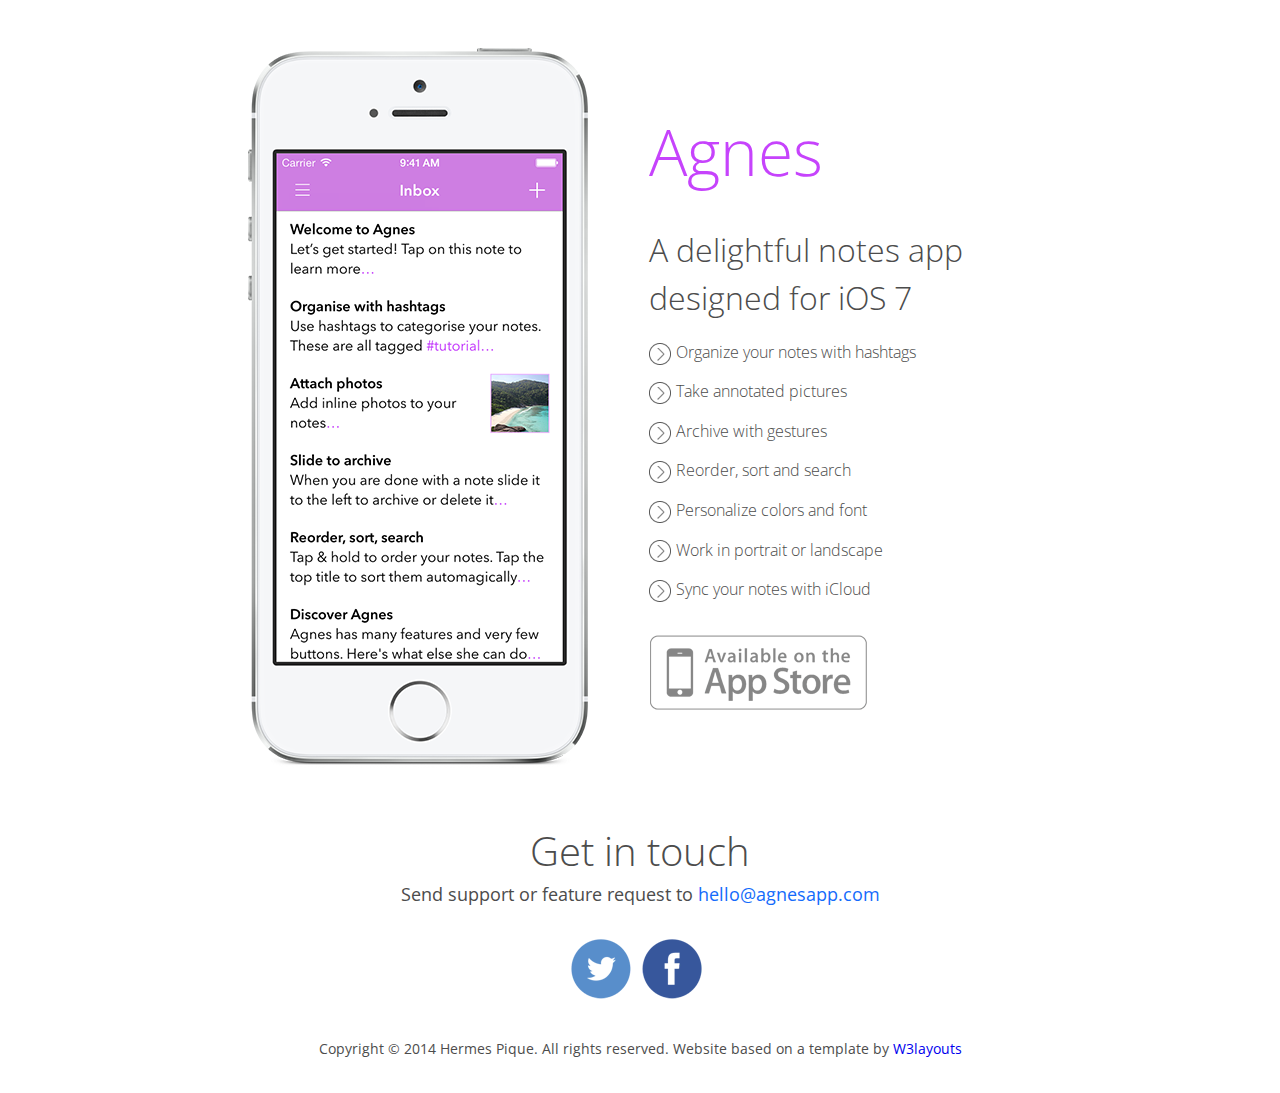
==== commit 3b655142: "Fixes" ====
--- a/index.html
+++ b/index.html
@@ -121,7 +121,7 @@
 				<!---start-footer----->
 				<div class="footer">
 					<div class="footer-left">
-						<p>Copyright &#169; 2014 Hermes Pique. All rights reserved.</p>
+						<p>Copyright &#169; 2014 Hermes Pique. All rights reserved. Website based on a template by <a href="http://w3layouts.com/">W3layouts</a></p>
 					</div>
 					<div class="footer-right">
 						<!----move-top-path---->
@@ -142,7 +142,6 @@
 							</script>
 					   <!----move-top-path---->
 			    <a href="#" id="toTop" style="display: block;"><span id="toTopHover" style="opacity: 1;"></span></a>
-						<p>Template by <a href="http://w3layouts.com/">W3layouts</a></p>
 					</div>
 					<div class="clear"> </div>
 				</div>
--- a/css/style.css
+++ b/css/style.css
@@ -38,7 +38,7 @@
 }
 .header-left{
 	float: left;
-	width: 50%;
+	width: 49%;
 	text-align: center;
 }
 .header-left span{
@@ -56,7 +56,7 @@
 }
 .header-right {
 	float: right;
-	width: 50%;
+	width: 49%;
 	padding: 3.5em 0px 0px 0px;
 }
 .fea-list li{
@@ -118,7 +118,7 @@
 }
 /*----start-content----*/
 .content{
-	
+	margin-top: 3em;
 }
 .top-grid{
 	width: 45%;
@@ -217,56 +217,7 @@
 	width: 79%;
 }
 /*---//End-panels----*/
-/*---start-testimonials----*/
-.testimonial-head{
-	text-align:center;
-}
-.testimonial-head h4{
-	font-size: 2.5em;
-	color: #4C4C4C;
-	font-weight: 300;
-	line-height: 1.5em;
-}
-.testimonial-head p{
-	font-size: 1.2em;
-	color: #4C4C4C;
-	line-height: 1.5em;
-	margin: 0 auto;
-}
-.testimonial-grid{
-	float:left;
-	width:31.33%;
-	margin-right:2%;
-	text-align:center;
-}
-.testimonial-grid p{
-	font-size: 1em;
-	font-weight: 300;
-	color: #303030;
-	line-height: 1.5em;
-	width: 90%;
-	margin: 0.5em auto;
-}
-.testimonial-grid a{
-	font-size: 1em;
-	font-weight: 700;
-	color: #4C4C4C;
-	line-height: 1.8em;
-	transition: 0.5s all;
-	-webkit-transition: 0.5s all;
-	-moz-transition: 0.5s all;
-	-o-transition: 0.5s all;
-}
-.testimonial-grids {
-	margin: 3em 0;
-}
-.testimonial-grid a:hover{
-	color:#146BFB;
-}
-.testimonial-grid:nth-child(3){
-	margin-right:0px;
-}
-/*---//End-testimonials----*/
+/
 /*---start-clients-sider-----*/
 /*-----*/
 .flexiselDemo3 {
@@ -330,203 +281,10 @@
     background: url(../images/button-next.png) no-repeat;
 }
 /*---//clients-sider-----*/
-/*---start-news-letter-header----*/
-.news-letter{
-	margin:5em 0;
-}
-.news-letter-header{
-	text-align:center;
-}
-.news-letter-header h3 {
-	font-size: 2.5em;
-	color: #4C4C4C;
-	font-weight: 300;
-	line-height: 1.5em;
-}
-.news-letter-header p{
-	font-size: 1.2em;
-	color: #4C4C4C;
-	line-height: 1.5em;
-	margin: 0 auto;
-}
-.news-letter form{
-	width:55%;
-	margin: 2.5em auto;
-}
-.news-letter input[type="text"]{
-	width:60%;
-	padding:0.8em;
-	border: 1px solid rgba(76, 76, 76, 0.45);
-	font-size:1em;
-	font-weight:300;
-	outline:none;
-	font-family: 'Open Sans', sans-serif;
-	color:#4C4C4C;
-	transition: border-color 0.3s;
-	-o-transition: border-color 0.3s;
-	-ms-transition: border-color 0.3s;
-	-moz-transition: border-color 0.3s;
-	-webkit-transition: border-color 0.3s;
-}
-.news-letter input[type="text"]:hover{
-	border: 1px solid #5D75AE;
-}
-.news-letter input[type="submit"]{
-	font-family: 'Open Sans', sans-serif;
-	border: none;
-	padding: 0.599em 2em;
-	outline: none;
-	background: #5D75AE;
-	cursor: pointer;
-	color: #FFF;
-	font-size: 1.2em;
-	font-weight: 700;
-	transition: 0.5s all;
-	-webkit-transition: 0.5s all;
-	-moz-transition: 0.5s all;
-	-o-transition: 0.5s all;
-}
-.news-letter input[type="submit"]:hover{
-	background:#4C4C4C;
-}
-/*---start-pricing-plans----*/
-.pricing-plans{
-	margin:3em 0;
-}
-.pricing-plans-head{
-	text-align:center;
-}
-.pricing-plans-head h3 {
-	font-size: 2.5em;
-	color: #4C4C4C;
-	font-weight: 300;
-	line-height: 1.5em;
-}
-.pricing-plans-head p{
-	font-size: 1.2em;
-	color: #4C4C4C;
-	line-height: 1.5em;
-	margin: 0 auto;
-}
-/*---start-pricing-tabels-----*/
-.payment-online-form-left{
-}
-.payment-online-form-left h4{
-	font-size: 1.8em;
-	color: #222222;
-	padding: 0.5em 0;	
-	font-weight: 300;
-}
-.payment-online-form-left span{
-	vertical-align: middle;
-	margin-right: 5px;
-}
-.payment-online-form-left form{
-	padding:0 3%;
-}
-.payment-online-form-left input[type="text"]{
-	padding: 1em 1em;
-	font-family: 'Open Sans', sans-serif;
-	color: #9095AA;
-	width: 42%;
-	margin: 0.5em 0;
-	border: 1px solid;
-	outline: none;
-	transition: border-color 0.3s;
-	-o-transition: border-color 0.3s;
-	-ms-transition: border-color 0.3s;
-	-moz-transition: border-color 0.3s;
-	-webkit-transition: border-color 0.3s;
-	float: left;
-	font-size: 0.9em;
-	border-color: #EEE;
-	font-weight: 300;
-}
-.payment-online-form-left input[type="text"]:hover{
-	border-color:#3598DB;
-}
 .text-box-dark{
 }
 .text-box-light{
 	position: relative;
-}
-.payment-online-form-left ul li:first-child input[type="text"]{
-	margin-right: 5%;
-}
-.payment-online-form-left  input[type="text"]:active, .payment-online-form-left input[type="text"]:hover {
-	border-color:#999 ;
-	color:#5C75AE;
-}
-.shipping{
-	width: 32px;
-	height: 32px;
-	display: inline-block;
-	background: url(../images/img-sprit.png) no-repeat -231px -270px;
-}
-.payment{
-	width: 32px;
-	height: 32px;
-	display: inline-block;
-	background: url(../images/img-sprit.png) no-repeat -272px -270px;
-}
-.payment-date-section{
-	background: url(../images/calender.png) no-repeat #fff 50%;
-}
-.payment-sendbtns{
-	float:right;
-	margin: 2em 0 3.5em;
-}
-.payment-sendbtns input[type="reset"]{
-	background:#5C75AE;
-	padding: 0.7em 1em;
-	font-family: 'Open Sans', sans-serif;
-	border: none;
-	color: #FFF;
-	cursor: pointer;
-	font-size: 1.2em;
-	display: block;
-	-webkit-transition: all 0.5s ease-in-out;
-	-moz-transition: all 0.5s ease-in-out;
-	-o-transition: all 0.5s ease-in-out;
-	transition: all 0.5s ease-in-out;
-	outline:none;
-}
-.payment-sendbtns input[type="reset"]:hover{
-	color:#FFF;
-	background:#4C4C4C;
-}
-.payment-sendbtns input[type="submit"]{
-	background:#4C4C4C;
-	padding: 0.7em 1em;
-	font-family: 'Open Sans', sans-serif;
-	border: none;
-	color: #fff;
-	cursor: pointer;
-	font-size: 1.2em;
-	display: block;
-	-webkit-transition: all 0.5s ease-in-out;
-	-moz-transition: all 0.5s ease-in-out;
-	-o-transition: all 0.5s ease-in-out;
-	transition: all 0.5s ease-in-out;
-	outline:none;
-}
-.payment-sendbtns input[type="submit"]:hover{
-	color:#eee;
-	background:#5C75AE;
-}
-.payment-sendbtns li{
-	display:inline-block;
-}
-.payment-type li{
-	display:inline-block;
-}
-.payment-online-form-right{
-	background: #2B2937;
-	-webkit-border-radius: 5px;
-	-moz-border-radius: 5px;
-	-o-border-radius: 5px;
-	border-radius: 5px;
-	border-bottom: 4px solid #1A1822;
 }
 /*---start-checkbox----*/
 input[type=checkbox].css-checkbox1,input[type=checkbox].css-checkbox2{
@@ -560,64 +318,6 @@
 input[type=checkbox].css-checkbox2:checked + label.css-label2 {
 	background: url(../images/img-sprit.png) no-repeat -314px -277px;
 }
-.visa{
-	display: inline-block;
-	width: 32px;
-	height: 32px;
-	background: url(../images/img-sprit.png) no-repeat -149px -270px;
-}
-.paypal{
-	display: inline-block;
-	width: 32px;
-	height: 32px;
-	background: url(../images/img-sprit.png) no-repeat -190px -270px;
-}
-.payment-online-form-right{
-	float: right;
-	width: 30%;
-	background: #2B2937;
-	-webkit-border-radius: 5px;
-	-moz-border-radius: 5px;
-	-o-border-radius: 5px;
-	border-radius: 5px;
-	border-bottom: 4px solid #1A1822;
-	padding-bottom: 2em;
-}
-.payment-online-form-right a{
-	-webkit-transition: all 0.5s ease-in-out;
-	-moz-transition: all 0.5s ease-in-out;
-	-o-transition: all 0.5s ease-in-out;
-	transition: all 0.5s ease-in-out;
-}
-.payment-online-form-right a:hover{
-	color:#1ABC9C;
-}
-.payment-online-form-right ul li{
-	display:block;
-	padding: 0.5em;
-}
-.payment-online-form-right ul li a{
-	color:#9095AA;
-}
-.payment-online-form-right h4{
-	color: #FFF;
-	font-size: 1em;
-	text-transform: uppercase;
-	border-bottom: 1px solid rgba(144, 149, 170, 0.22);
-	padding: 0.8em;
-}
-.payment-online-form-right ul {
-	padding: 0px 1em;
-}
-.payment-online-form-right h5{
-	color: #FFF;
-	padding: 0.5em 0.8em 0.4em;
-	font-size: 1em;
-}
-.payment-type {
-	border-top: 1px solid rgba(144, 149, 170, 0.22);
-	margin-top: 1.5em;
-}
 input[type=checkbox].css-checkbox3,input[type=checkbox].css-checkbox4,input[type=checkbox].css-checkbox5,input[type=checkbox].css-checkbox6{
 	display: none;
 }
@@ -679,75 +379,6 @@
 }
 /*-----*/
 /*----*/
-.pricing-grids {
-	width: 80%;
-	margin: 4em auto;
-}
-.pricing-text-grid{
-	float: left;
-	width: 38%;
-	margin-right: 3%;
-}
-.pricing-text-grid {
-	text-align:right;
-}
-.pricing-text-grid ul li{
-	display: block;
-	margin-bottom: 1.18em;
-}
-.pricing-text-grid ul li a{
-	font-size: 1em;
-	color: #4C4C4C;
-	line-height: 1.5em;
-	transition: 0.5s all;
-	-webkit-transition: 0.5s all;
-	-moz-transition: 0.5s all;
-	-o-transition: 0.5s all;
-}
-.pricing-text-grid ul li a:hover{
-	color:#146BFB;
-}
-.pricing-text-grid ul{
-	margin-top: 3.7em;
-}
-.pricing-check-grid{
-	float: left;
-	width: 23%;
-	margin-right: 3%;
-	text-align: center;
-	background: #F3F3F3;
-}
-.pricing-check-grid ul li a{
-	padding: 0.5em;
-	display: block;
-	border-bottom: 1px solid rgba(197, 197, 197, 0.2);
-	transition: 0.5s all;
-	-webkit-transition: 0.5s all;
-	-moz-transition: 0.5s all;
-	-o-transition: 0.5s all;
-}
-.pricing-check-grid ul li a:hover{
-	background:#F9F9F9;
-}
-.pricing-check-grid:nth-child(3){
-	margin-right:0;
-}
-.pricing-check-grid-free h3{
-	background: #858585;
-	font-size: 1.2em;
-	font-weight: 600;
-	color: #FFF;
-	padding: 0.7em 1em;
-	text-align: center;
-}
-.pricing-check-grid-pre h3{
-	background: #5C75AE;
-	font-size: 1.2em;
-	font-weight: 600;
-	color: #FFF;
-	padding: 0.7em 1em;
-	text-align: center;
-}
 .rightone span{
 	height:20px;
 	width:20px;
@@ -886,7 +517,8 @@
 /*---End-stay-with-us-----*/
 /*---start-footer-left-----*/
 .footer-left{
-	float:left;
+	float:none;
+	text-align: center;
 }
 .footer {
 	margin: 1.5em 0;
@@ -975,9 +607,6 @@
 	.wrap{
 		width:80%;
 	}
-	.header-right {
-		width: 57%;
-	}
 	.top-grid {
 		margin-right: 6%;
 		margin-bottom: 4%;
@@ -993,9 +622,6 @@
 	.wrap{
 		width:85%;
 	}
-	.header-right {
-		width: 56%;
-	}
 	.top-grid {
 		margin-right: 6%;
 		margin-bottom: 4%;
@@ -1012,11 +638,15 @@
 		width:90%;
 	}
 	.header-right {
-		width: 51%;
-		padding: 2.5em 0px 0px 0px;
+		padding: 0.5em 0px 0px 0px;
 	}
 	.header-right p {
 		font-size: 1.5em;
+	}
+	.header-left span {
+		background: url(../images/device-1024w.png) no-repeat 0px 0px;
+		width: 280px;
+		height: 593px;
 	}
 	.top-grid-right {
 		width: 80%;
@@ -1034,9 +664,6 @@
 	.panel-right {
 		width: 55%;
 	}
-	.news-letter form {
-		width: 57%;
-	}
 }
 @media only screen and (max-width: 768px) and (min-width:640px) {
 	.wrap{
@@ -1077,9 +704,6 @@
 		margin:0 0 1.5em 0; 
 		text-align:center;
 	}
-	.news-letter form {
-		width: 85%;
-	}
 	/*----*/
 	.header-left {
 		float: none;
@@ -1087,9 +711,9 @@
 		text-align: center;
 	}
 	.header-left span {
-		background: url(../images/768divice.png) no-repeat 0px 0px;
+		background: url(../images/device-768w.png) no-repeat 0px 0px;
 		width: 200px;
-		height:436px;
+		height:424px;
 	}
 	.header-right {
 		float:none;
@@ -1116,28 +740,6 @@
 	}
 	.panel-right h3 {
 		margin:0;
-	}
-	.testimonial-grid {
-		float: none;
-		width: 100%;
-		margin-right: 0%;
-		text-align: center;
-		margin-bottom:1em;
-	}
-	.testimonial-grids {
-		margin: 1em 0;
-	}
-	.news-letter input[type="text"] {
-		width: 64%;
-	}
-	.pricing-check-grid {
-		width: 28%;
-	}
-	.pricing-grids {
-		width: 100%;
-	}
-	.pricing-text-grid ul li {
-		margin-bottom: 0.77em;
 	}
 	.panel-left {
 		float: none;
@@ -1191,9 +793,6 @@
 		margin:0 0 1.5em 0; 
 		text-align:center;
 	}
-	.news-letter form {
-		width: 85%;
-	}
 	/*----*/
 	.header-left {
 		float: none;
@@ -1201,7 +800,7 @@
 		text-align: center;
 	}
 	.header-left span {
-		background: url(../images/768divice.png) no-repeat 0px 0px;
+		background: url(../images/device-768w.png) no-repeat 0px 0px;
 		width: 200px;
 		height:436px;
 	}
@@ -1231,31 +830,6 @@
 	.panel-right h3 {
 		margin:0;
 	}
-	.testimonial-grid {
-		float: none;
-		width: 100%;
-		margin-right: 0%;
-		text-align: center;
-		margin-bottom:1em;
-	}
-	.testimonial-grids {
-		margin: 1em 0;
-	}
-	.news-letter input[type="text"] {
-		width: 55%;
-	}
-	.pricing-check-grid {
-		width: 28%;
-	}
-	.pricing-grids {
-		width: 100%;
-	}
-	.pricing-text-grid ul li {
-		margin-bottom: 0.77em;
-	}
-	.pricing-text-grid ul li a {
-		font-size: 0.875em;
-	}
 	.faq-grid-left-grid {
 		margin-bottom: 1.5em;
 		margin-right:2em;
@@ -1310,9 +884,6 @@
 		margin:0 0 1.5em 0; 
 		text-align:center;
 	}
-	.news-letter form {
-		width: 85%;
-	}
 	/*----*/
 	.header-left {
 		float: none;
@@ -1320,9 +891,9 @@
 		text-align: center;
 	}
 	.header-left span {
-		background: url(../images/sdivice.png) no-repeat 0px 0px;
-		width: 120px;
-		height:261px;
+		background: url(../images/icon152x152.png) no-repeat 0px 0px;
+		width: 152px;
+		height: 152px;
 	}
 	.header-right {
 		float:none;
@@ -1350,32 +921,116 @@
 	.panel-right h3 {
 		margin:0;
 	}
-	.testimonial-grid {
-		float: none;
-		width: 100%;
-		margin-right: 0%;
+	.faq-grid-left-grid {
+		margin-bottom: 1.5em;
+		margin-right:0em;
+	}
+	.faq-grid-left-grid:nth-child(2),.faq-grid-left-grid:nth-child(4),.faq-grid-left-grid:nth-child(6),.faq-grid-left-grid:nth-child(8){
+		margin-right:0;
+	} 
+	.header {
+		padding: 2em 0px 0px 0px;
+	}
+	.big-btns {
+		margin-top: 1em;
+	}
+	.panel-right h3,.testimonial-head h4,.news-letter-header h3{
+		font-size: 2em;
+	}
+	.btn2{
+		font-size: 0.9em;
+	}
+	.faq-grid-left {
+		width: 100%;
+		margin-right:0;
+	}
+	.footer-right {
+		float: none;
+		text-align:center;
+	}
+}
+@media only screen and (max-width:320px) and (min-width:240px) {
+	.wrap{
+		width:90%;
+	}
+	.wrap input[type="text"],.wrap input[type="submit"],.wrap input[type="button"]{
+		-webkit-appearance:none;
+	}
+	.header-right {
+		width: 51%;
+		padding: 2.5em 0px 0px 0px;
+	}
+	.header-right p {
+		font-size: 1em;
+		margin: 0.1em 0 0.2em 0;
+	}
+	.top-grid-left {
+		width: 100%;
+		float:none;
+		text-align:center;
+	}
+	.top-grid-right {
+		width:100%;
+	}
+	.top-grid-right h2 a {
+		font-size: 1.5em;
+		margin: 0px 0px 0.2em 0;
+	}
+	.top-grid {
+		margin-right:0%;
+		margin-bottom:1.5%;
+		width: 100%;
+		float: none;
+		text-align:center;
+	}
+	.panel-right p {
+		width: 97%;
+	}
+	.faq-grid-left-grid p {
+		width: 100%;
+	}
+	.panel-right {
+		width: 100%;
+		float: none;
+		margin:0 0 1.5em 0; 
+		text-align:center;
+	}
+	/*----*/
+	.header-left {
+		float: none;
+		width: 100%;
 		text-align: center;
-		margin-bottom:1em;
-	}
-	.testimonial-grids {
-		margin: 1em 0;
-	}
-	.news-letter input[type="text"] {
-		width: 53%;
-	}
-	.pricing-check-grid {
-		width: 28%;
-	}
-	.pricing-grids {
-		width: 100%;
-	}
-	.pricing-text-grid ul li {
-		margin-bottom: 1.4em;
-		height: 21px;
-		overflow: hidden;
-	}
-	.pricing-text-grid ul li a {
-		font-size: 0.875em;
+	}
+	.header-left span {
+		background: url(../images/icon152x152.png) no-repeat 0px 0px;
+		width: 152px;
+		height: 152px;
+	}
+	.header-right {
+		float:none;
+		width:100%;
+		margin:1em 0;
+		text-align:center;
+		padding: 0em 0px 0px 0px;
+	}
+	.fea-list{
+		display:none;
+	}
+	.logo{
+		display:none;
+	}
+	.fea-list{
+		text-align:left;
+	}
+	#toTop {
+		right: 1%;
+		bottom: 10px;
+	}
+	.content-top-grids {
+		margin: 2em 0 2em 0;
+	}
+	.panel-right h3 {
+		margin:0;
 	}
 	.faq-grid-left-grid {
 		margin-bottom: 1.5em;
@@ -1395,198 +1050,20 @@
 		background: url(../images/img-sprit.png) no-repeat -132px -147px;
 	}
 	.header {
-		padding: 2em 0px 0px 0px;
+		padding: 1.22em 0px 0px 0px;
 	}
 	.big-btns {
 		margin-top: 1em;
 	}
-	.news-letter input[type="submit"] {
-		padding: 0.599em 1em;
-	}
-	.panel-right h3,.testimonial-head h4,.news-letter-header h3{
-		font-size: 2em;
-	}
-	.pricing-check-grid-free h3,.pricing-check-grid-pre h3,.btn2{
-		font-size: 0.9em;
-	}
-	.pricing-text-grid ul {
-		margin-top: 2.7em;
-	}
-	.news-letter {
-		margin: 2em 0;
-	}
-	.faq-grid-left {
-		width: 100%;
-		margin-right:0;
-	}
-	.footer-left {
-		float: none;
-		text-align:center;
-	}
-	.footer-right {
-		float: none;
-		text-align:center;
-	}
-}
-@media only screen and (max-width:320px) and (min-width:240px) {
-	.wrap{
-		width:90%;
-	}
-	.wrap input[type="text"],.wrap input[type="submit"],.wrap input[type="button"]{
-		-webkit-appearance:none;
-	}
-	.header-right {
-		width: 51%;
-		padding: 2.5em 0px 0px 0px;
-	}
-	.header-right p {
-		font-size: 1em;
-		margin: 0.1em 0 0.2em 0;
-	}
-	.top-grid-left {
-		width: 100%;
-		float:none;
-		text-align:center;
-	}
-	.top-grid-right {
-		width:100%;
-	}
-	.top-grid-right h2 a {
-		font-size: 1.5em;
-		margin: 0px 0px 0.2em 0;
-	}
-	.top-grid {
-		margin-right:0%;
-		margin-bottom:1.5%;
-		width: 100%;
-		float: none;
-		text-align:center;
-	}
-	.panel-right p {
-		width: 97%;
-	}
-	.faq-grid-left-grid p {
-		width: 100%;
-	}
-	.panel-right {
-		width: 100%;
-		float: none;
-		margin:0 0 1.5em 0; 
-		text-align:center;
-	}
-	.news-letter form {
-		width:100%;
-	}
-	/*----*/
-	.header-left {
-		float: none;
-		width: 100%;
-		text-align: center;
-	}
-	.header-left span {
-		background: url(../images/sdivice.png) no-repeat 0px 0px;
-		width: 120px;
-		height:261px;
-	}
-	.header-right {
-		float:none;
-		width:100%;
-		margin:1em 0;
-		text-align:center;
-		padding: 0em 0px 0px 0px;
-	}
-	.fea-list{
-		display:none;
-	}
-	.logo{
-		display:none;
-	}
-	.fea-list{
-		text-align:left;
-	}
-	#toTop {
-		right: 1%;
-		bottom: 10px;
-	}
-	.content-top-grids {
-		margin: 2em 0 2em 0;
-	}
-	.panel-right h3 {
-		margin:0;
-	}
-	.testimonial-grid {
-		float: none;
-		width: 100%;
-		margin-right: 0%;
-		text-align: center;
-		margin-bottom:1em;
-	}
-	.testimonial-grids {
-		margin: 1em 0;
-	}
-	.news-letter input[type="text"] {
-		width: 46%;
-	}
-	.pricing-check-grid {
-		width: 59%;
-	}
-	.pricing-grids {
-		width: 100%;
-		margin: 1em auto;
-	}
-	.pricing-text-grid ul li {
-		margin-bottom: 1.4em;
-		height: 21px;
-		overflow: hidden;
-	}
-	.pricing-text-grid ul li a {
-		font-size: 0.875em;
-	}
-	.faq-grid-left-grid {
-		margin-bottom: 1.5em;
-		margin-right:0em;
-	}
-	.faq-grid-left-grid:nth-child(2),.faq-grid-left-grid:nth-child(4),.faq-grid-left-grid:nth-child(6),.faq-grid-left-grid:nth-child(8){
-		margin-right:0;
-	} 
-	.big-btns li a {
-		width: 120px;
-		height:41px;
-	}
-	.iapps {
-		background: url(../images/img-sprit.png) no-repeat -1px -147px;
-	}
-	.gapps {
-		background: url(../images/img-sprit.png) no-repeat -132px -147px;
-	}
-	.header {
-		padding: 1.22em 0px 0px 0px;
-	}
-	.big-btns {
-		margin-top: 1em;
-	}
-	.news-letter input[type="submit"] {
-		padding: 0.599em 0.5em;
-	}
 	.panel-right h3,.testimonial-head h4,.news-letter-header h3{
 		font-size: 1.5em;
 	}
-	.pricing-check-grid-free h3,.pricing-check-grid-pre h3,.btn2{
+	.btn2{
 		font-size: 0.9em;
 	}
-	.pricing-text-grid ul {
-		margin-top: 2.7em;
-	}
-	.news-letter {
-		margin: 2em 0;
-	}
 	.faq-grid-left {
 		width: 100%;
 		margin-right:0;
-	}
-	.footer-left {
-		float: none;
-		text-align:center;
 	}
 	.footer-right {
 		float: none;
@@ -1598,14 +1075,8 @@
 	.panels {
 		margin-top: 1em;
 	}
-	.pricing-plans-head h3 {
-		font-size: 1.5em;
-	}
-	.pricing-plans-head p,.faq-header p{
+	.faq-header p{
 		font-size: 0.875em;
-	}
-	.pricing-check-grid:nth-child(2){
-		display:none;
 	}
 	.faq-header h3 {
 		font-size: 1.5em;
@@ -1635,7 +1106,4 @@
 		font-size:0.875em;
 		width:100%;
 	}
-	.pricing-plans {
-		margin: 1em 0;
-	}
 }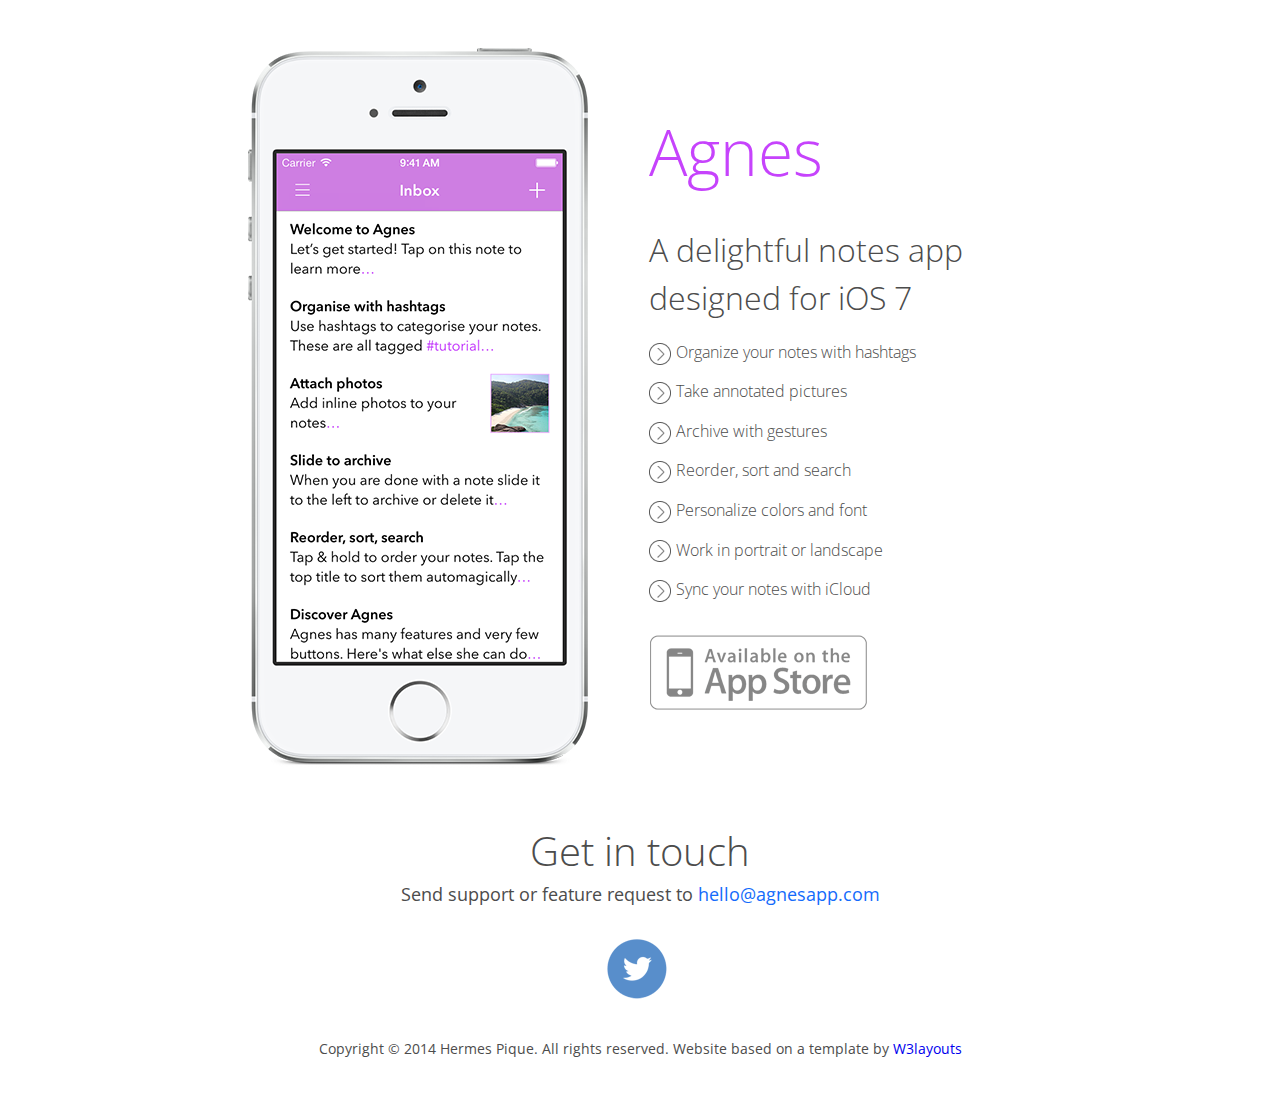
==== commit 826e12c8: "Links" ====
--- a/index.html
+++ b/index.html
@@ -94,7 +94,7 @@
 						<li><a href="#"><span> </span>Sync your notes with iCloud</a></li>
 					</ul>
 					<ul class="big-btns">
-						<li><a class="iapps" href=""> </a></li>
+						<li><a class="iapps" href="http://itunes.apple.com/app/id806374500"> </a></li>
 						<div class="clear"> </div>
 					</ul>
 				</div>
@@ -111,8 +111,7 @@
 					</div>
 					<div class="social-icons">
 						<ul>
-							<li><a class="twitter simptip-position-bottom simptip-movable" data-tooltip="Twitter" href="#"> </a></li>
-							<li><a class="face simptip-position-bottom simptip-movable" data-tooltip="Facebook" href="#"> </a></li>
+							<li><a class="twitter simptip-position-bottom simptip-movable" data-tooltip="Twitter" href="https://twitter.com/agnesnotes"></a></li>
 							<div class="clear"> </div>
 						</ul>
 					</div>
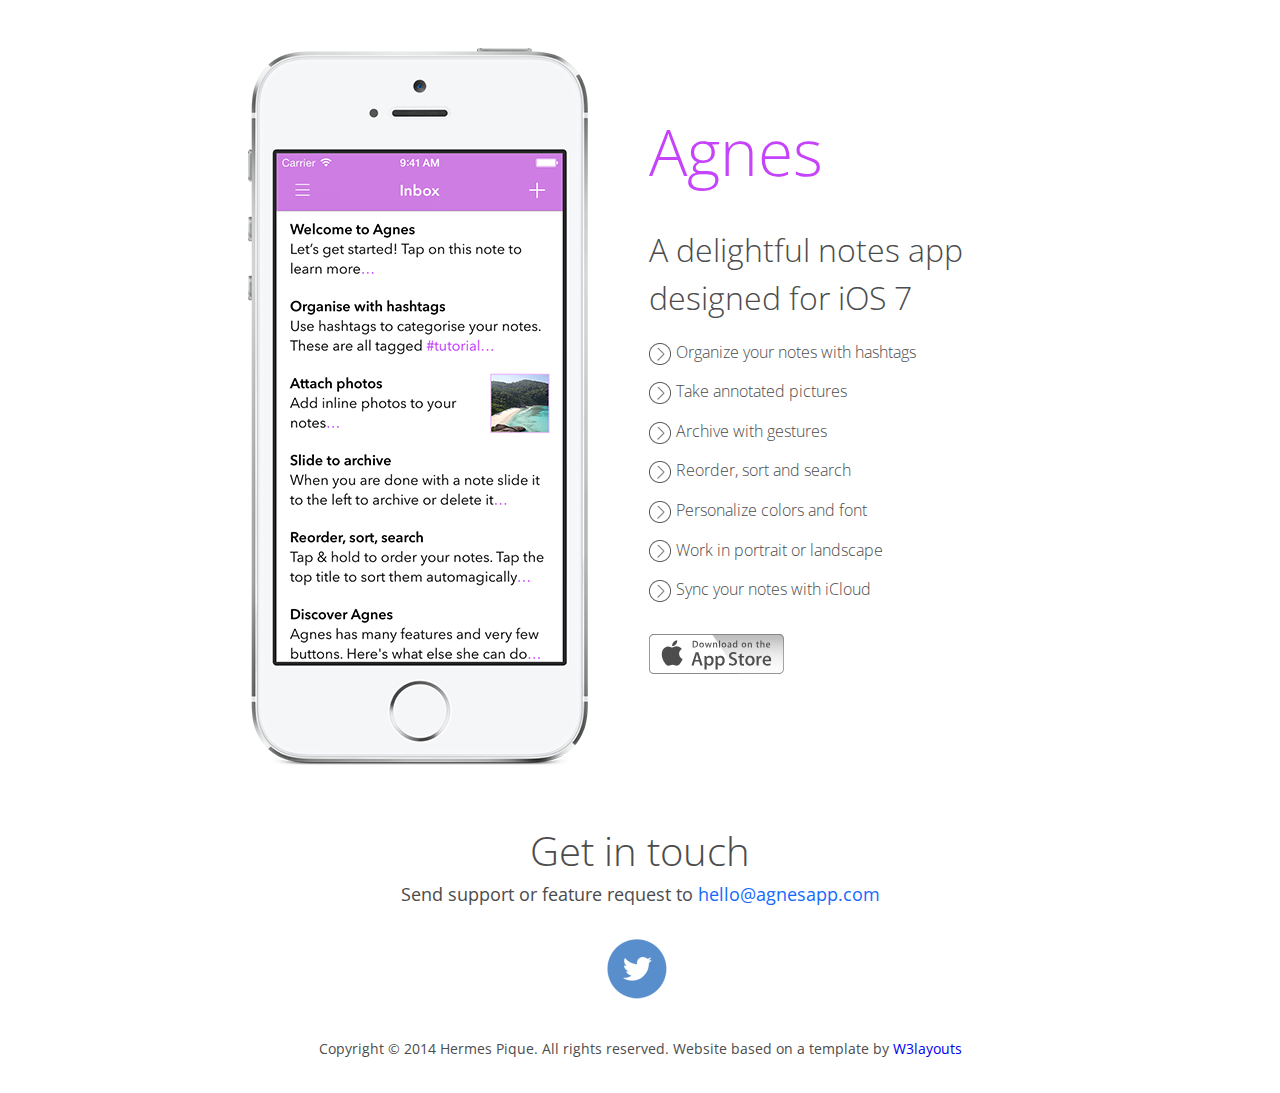
==== commit 13c3629d: "Add iTunes Affiliates" ====
--- a/index.html
+++ b/index.html
@@ -11,6 +11,7 @@
 		<link href="css/style.css" rel='stylesheet' type='text/css' />
 		<link href="css/agnes.css" rel='stylesheet' type='text/css' />
 		<meta name="viewport" content="width=device-width, initial-scale=1">
+		<meta name="apple-itunes-app" content="app-id=806374500, affiliate-data=10l6nt">
 		<link rel="apple-touch-icon" sizes="57x57" href="apple-touch-icon-57x57.png">
 		<link rel="apple-touch-icon" sizes="114x114" href="apple-touch-icon-114x114.png">
 		<link rel="apple-touch-icon" sizes="72x72" href="apple-touch-icon-72x72.png">
@@ -74,6 +75,16 @@
 	<!-- //End fancyBox main JS and CSS files -->
 	</head>
 	<body>
+		<script>
+		  (function(i,s,o,g,r,a,m){i['GoogleAnalyticsObject']=r;i[r]=i[r]||function(){
+		  (i[r].q=i[r].q||[]).push(arguments)},i[r].l=1*new Date();a=s.createElement(o),
+		  m=s.getElementsByTagName(o)[0];a.async=1;a.src=g;m.parentNode.insertBefore(a,m)
+		  })(window,document,'script','//www.google-analytics.com/analytics.js','ga');
+
+		  ga('create', 'UA-48194515-2', 'agnesapp.com');
+		  ga('send', 'pageview');
+
+		</script>
 		<!--- start-wrap---->
 		<div class="wrap">
 			<!---start-header---->
@@ -94,7 +105,7 @@
 						<li><a href="#"><span> </span>Sync your notes with iCloud</a></li>
 					</ul>
 					<ul class="big-btns">
-						<li><a class="iapps" href="http://itunes.apple.com/app/id806374500"> </a></li>
+						<li><a class="iapps" href="https://itunes.apple.com/app/agnes-notes-to-do-lists/id806374500?mt=8&uo=4&at=10l6nt&ct=agnes-web" target="itunes_store"> </a></li>
 						<div class="clear"> </div>
 					</ul>
 				</div>
--- a/css/style.css
+++ b/css/style.css
@@ -86,10 +86,12 @@
 .big-btns li{
 	display:inline-block;
 }
-.big-btns li a{
-	width: 219px;
-	height: 77px;
+.big-btns li a {
+	width: 135px;
+	height: 40px;
 	display: inline-block;
+	-webkit-transform: translateZ(0); /* HACK: See: http://stackoverflow.com/questions/13347947/css-filter-on-retina-display-fuzzy-images */
+	-webkit-filter: invert(100%); 
 	-webkit-transition: all 0.3s ease-in-out;
 	-moz-transition: all 0.3s ease-in-out;
 	-o-transition: all 0.3s ease-in-out;
@@ -107,11 +109,8 @@
 	-o-transition: opacity .15s ease-in-out;
 	transition: opacity .15s ease-in-out;
 }
-.iapps{
-	background: url(../images/img-sprit.png) no-repeat 0px -65px;
-}
-.gapps{
-	background: url(../images/img-sprit.png) no-repeat -240px -65px;
+.iapps {
+	background: url(../images/Download_on_the_App_Store_Badge_US-UK_135x40.svg) no-repeat 0px 0px;
 }
 .big-btns {
 	margin-top: 2em;
@@ -494,12 +493,7 @@
 .twitter{
 	background: url(../images/img-sprit.png) no-repeat -2px -194px;
 }
-.face{
-	background: url(../images/img-sprit.png) no-repeat -82px -194px;
-}
-.linked-in{
-	background: url(../images/img-sprit.png) no-repeat -162px -194px;
-}
+
 .social-icons{
 	text-align:center;
 	margin: 2em 0;
@@ -596,8 +590,14 @@
 #toTop:active, #toTop:focus {
 	outline: none;
 }
-/*---//End-wrap-----*/
-/*---start-responsive design----*/
+
+@media only screen and (-webkit-min-device-pixel-ratio: 2) {
+	.header-left span{
+		background:url(../images/device@2x.png) no-repeat 0px 0px;
+		background-size: 340px 720px;
+	}
+}
+
 @media only screen and (max-width: 1440px) and (min-width:1366px) {
 	.wrap{
 		width:75%;
@@ -665,6 +665,14 @@
 		width: 55%;
 	}
 }
+
+@media only screen and (max-width: 1024px) and (min-width:768px) and (-webkit-min-device-pixel-ratio: 2) {
+	.header-left span{
+		background:url(../images/device-1024w@2x.png) no-repeat 0px 0px;
+		background-size: 280px 593px;
+	}
+}
+
 @media only screen and (max-width: 768px) and (min-width:640px) {
 	.wrap{
 		width:90%;
@@ -713,7 +721,7 @@
 	.header-left span {
 		background: url(../images/device-768w.png) no-repeat 0px 0px;
 		width: 200px;
-		height:424px;
+		height: 436px;
 	}
 	.header-right {
 		float:none;
@@ -754,6 +762,7 @@
 		margin:0 auto;
 	}
 }
+
 @media only screen and (max-width: 640px) and (min-width:480px) {
 	.wrap{
 		width:90%;
@@ -838,6 +847,14 @@
 		margin-right:0;
 	} 
 }
+
+@media only screen and (max-width: 768px) and (min-width:480px) and (-webkit-min-device-pixel-ratio: 2) {
+	.header-left span{
+		background:url(../images/device-768w@2x.png) no-repeat 0px 0px;
+		background-size: 200px 436px;
+	}
+}
+
 @media only screen and (max-width:480px) and (min-width:320px) {
 	.wrap{
 		width:90%;
@@ -949,6 +966,14 @@
 		text-align:center;
 	}
 }
+
+@media only screen and (max-width:480px) and (min-width:320px) and (-webkit-min-device-pixel-ratio: 2) {
+	.header-left span {
+		background: url(../images/icon152x152@2x.png) no-repeat 0px 0px;
+		background-size: 152px 152px;
+	}
+}
+
 @media only screen and (max-width:320px) and (min-width:240px) {
 	.wrap{
 		width:90%;
@@ -1004,7 +1029,7 @@
 	.header-left span {
 		background: url(../images/icon152x152.png) no-repeat 0px 0px;
 		width: 152px;
-		height: 152px;
+		height: 152px;
 	}
 	.header-right {
 		float:none;
@@ -1039,16 +1064,7 @@
 	.faq-grid-left-grid:nth-child(2),.faq-grid-left-grid:nth-child(4),.faq-grid-left-grid:nth-child(6),.faq-grid-left-grid:nth-child(8){
 		margin-right:0;
 	} 
-	.big-btns li a {
-		width: 120px;
-		height:41px;
-	}
-	.iapps {
-		background: url(../images/img-sprit.png) no-repeat -1px -147px;
-	}
-	.gapps {
-		background: url(../images/img-sprit.png) no-repeat -132px -147px;
-	}
+	
 	.header {
 		padding: 1.22em 0px 0px 0px;
 	}
@@ -1106,4 +1122,11 @@
 		font-size:0.875em;
 		width:100%;
 	}
+}
+
+@media only screen and (max-width:320px) and (min-width:240px) and (-webkit-min-device-pixel-ratio: 2) {
+	.header-left span {
+		background: url(../images/icon152x152@2x.png) no-repeat 0px 0px;
+		background-size: 152px 152px;
+	}
 }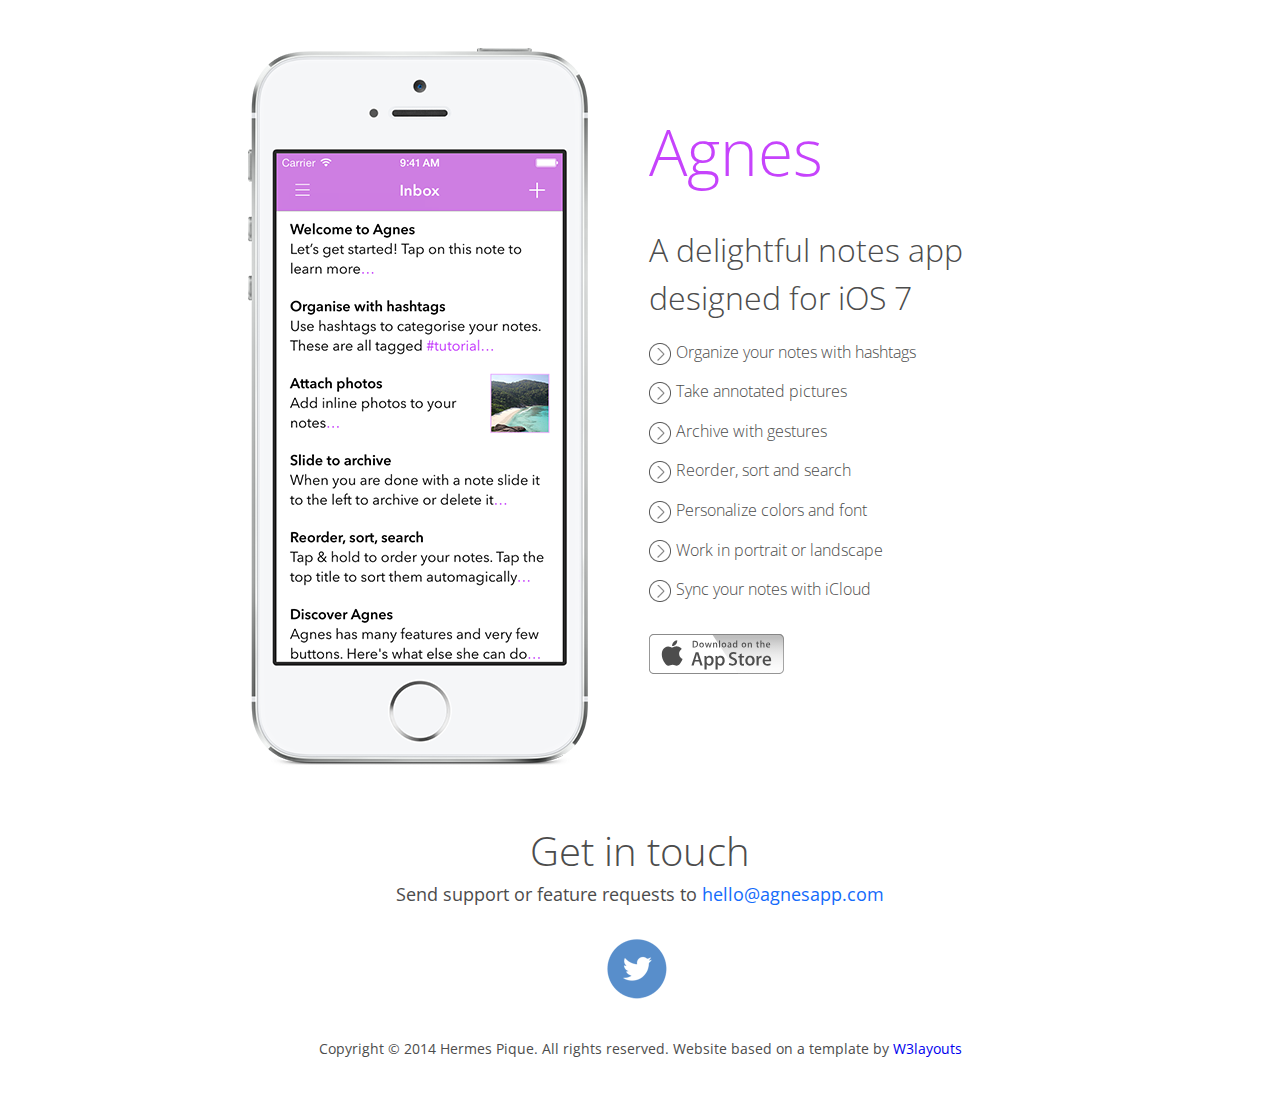
==== commit 89819a67: "Typo" ====
--- a/index.html
+++ b/index.html
@@ -118,7 +118,7 @@
 				<div class="stay-with">
 					<div class="stay-with-head">
 						<h3>Get in touch</h3>
-						<p>Send support or feature request to <a href="mailto:hello@agnesapp.com">hello@agnesapp.com</a></p>
+						<p>Send support or feature requests to <a href="mailto:hello@agnesapp.com">hello@agnesapp.com</a></p>
 					</div>
 					<div class="social-icons">
 						<ul>
